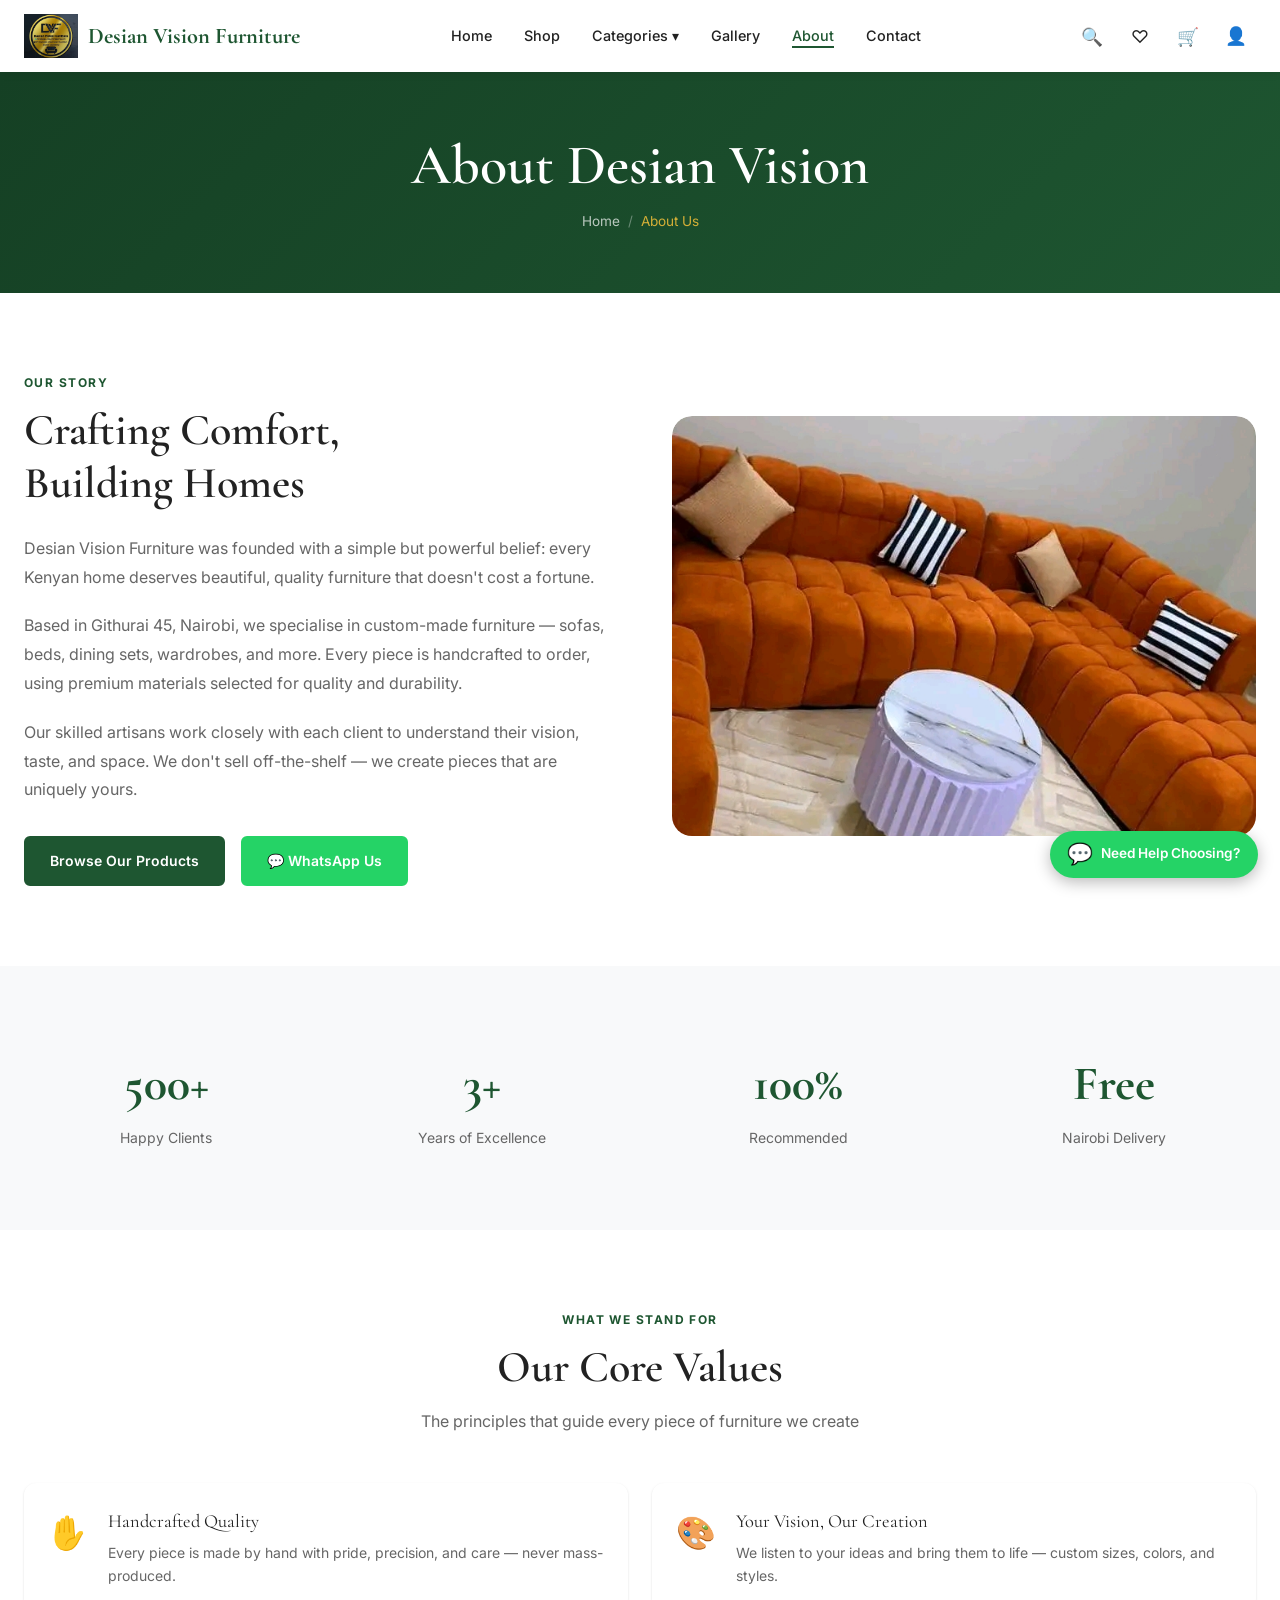
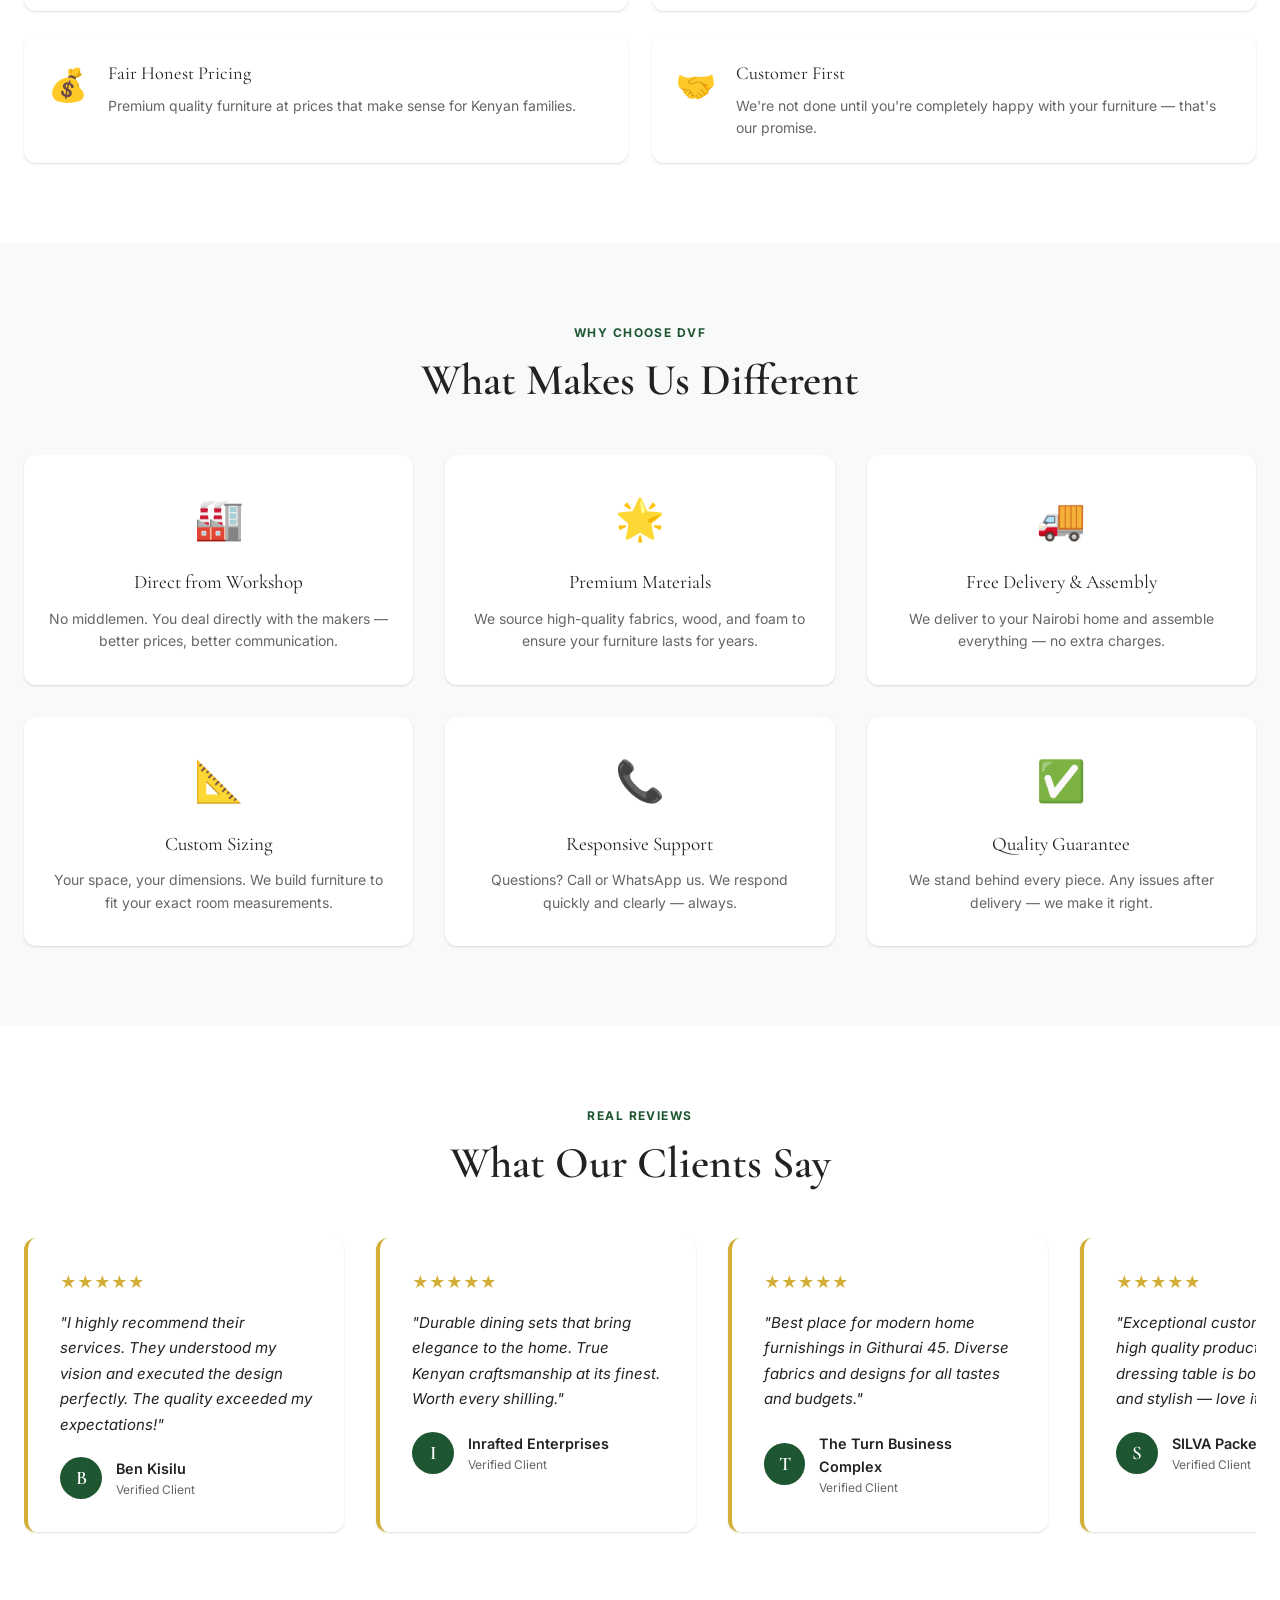
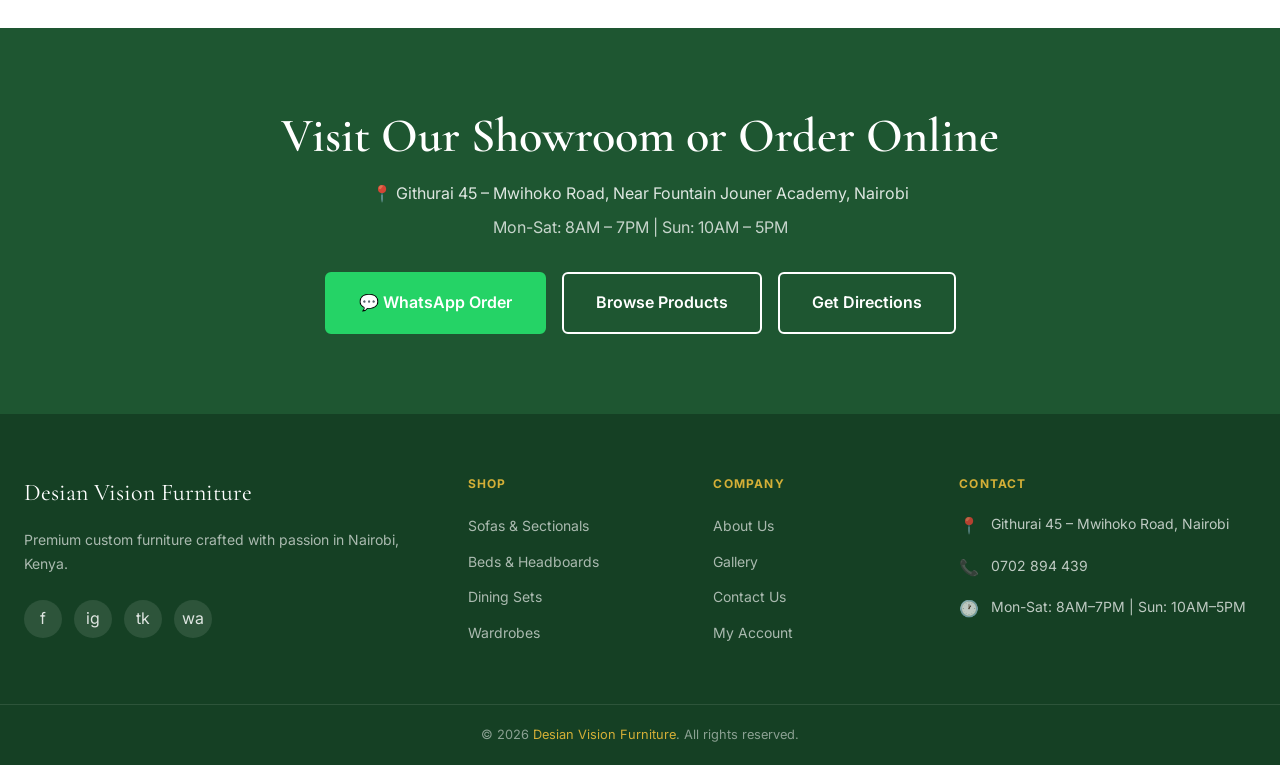
==== about.html @ 0b3657ae "Fix nav brand text and stale CSS cache preventing marquee animation - Header logo text now reads "De" ====
<!DOCTYPE html>
<html lang="en">
<head>
  <meta charset="UTF-8">
  <meta name="viewport" content="width=device-width, initial-scale=1.0">
  <title>About Us – Desian Vision Furniture</title>
  <meta name="description" content="Learn about Desian Vision Furniture — premium custom furniture handcrafted in Nairobi, Kenya.">
  <link rel="stylesheet" href="css/style.css?v=2">
</head>
<body>

<nav id="mainNav">
  <div class="nav-inner wrap">
    <a class="nav-brand" href="index.html"><img src="logo.png" alt="DVF" onerror="this.style.display='none'"> Desian Vision Furniture</a>
    <ul class="nav-links">
      <li><a href="index.html">Home</a></li>
      <li><a href="shop.html">Shop</a></li>
      <li class="has-dropdown"><a href="#">Categories ▾</a>
        <div class="dropdown">
          <a href="shop.html?cat=sofas">🛋️ Sofas & Sectionals</a>
          <a href="shop.html?cat=beds">🛏️ Beds & Headboards</a>
          <a href="shop.html?cat=dining">🍽️ Dining Sets</a>
          <a href="shop.html?cat=storage">🗄️ Wardrobes & Storage</a>
          <a href="shop.html?cat=bedroom">🪞 Bedroom Accessories</a>
        </div>
      </li>
      <li><a href="gallery.html">Gallery</a></li>
      <li><a href="about.html" class="active">About</a></li>
      <li><a href="contact.html">Contact</a></li>
    </ul>
    <div class="nav-actions">
      <button onclick="openSearch()">🔍</button>
      <button onclick="openWishlist()" style="position:relative">♡<span id="wishBadge" class="nav-badge hidden">0</span></button>
      <button onclick="openCart()" style="position:relative">🛒<span id="cartBadge" class="nav-badge hidden">0</span></button>
      <a href="account.html">👤</a>
    </div>
    <button class="ham" id="ham"><span></span><span></span><span></span></button>
  </div>
</nav>

<div class="page-hero">
  <div class="wrap">
    <h1>About Desian Vision</h1>
    <nav class="breadcrumb"><a href="index.html">Home</a><span class="sep">/</span><span class="current">About Us</span></nav>
  </div>
</div>

<!-- Our Story -->
<section class="section">
  <div class="wrap">
    <div class="grid-2" style="align-items:center;gap:4rem">
      <div class="reveal">
        <span class="section-eyebrow" style="text-align:left;display:block">Our Story</span>
        <h2 class="section-title" style="text-align:left;margin-bottom:1.5rem">Crafting Comfort,<br>Building Homes</h2>
        <p style="color:#666;line-height:1.8;margin-bottom:1.25rem">Desian Vision Furniture was founded with a simple but powerful belief: every Kenyan home deserves beautiful, quality furniture that doesn't cost a fortune.</p>
        <p style="color:#666;line-height:1.8;margin-bottom:1.25rem">Based in Githurai 45, Nairobi, we specialise in custom-made furniture — sofas, beds, dining sets, wardrobes, and more. Every piece is handcrafted to order, using premium materials selected for quality and durability.</p>
        <p style="color:#666;line-height:1.8;margin-bottom:2rem">Our skilled artisans work closely with each client to understand their vision, taste, and space. We don't sell off-the-shelf — we create pieces that are uniquely yours.</p>
        <div style="display:flex;gap:1rem;flex-wrap:wrap">
          <a href="shop.html" class="btn btn-primary">Browse Our Products</a>
          <a href="https://wa.me/254702894439?text=Hello%20DVF!%20I%27d%20like%20to%20learn%20more%20about%20your%20furniture." class="btn btn-wa" target="_blank">💬 WhatsApp Us</a>
        </div>
      </div>
      <div class="about-hero-img reveal reveal-delay-1">
        <img src="IMG-20260609-WA0033.jpg" alt="Desian Vision Furniture" onerror="this.src='sofa.jpg'" style="width:100%;height:420px;object-fit:cover;border-radius:20px">
      </div>
    </div>
  </div>
</section>

<!-- Stats -->
<section class="section section-alt">
  <div class="wrap">
    <div class="stats-grid">
      <div class="stat-item reveal"><div class="stat-number">500+</div><div class="stat-label">Happy Clients</div></div>
      <div class="stat-item reveal reveal-delay-1"><div class="stat-number">3+</div><div class="stat-label">Years of Excellence</div></div>
      <div class="stat-item reveal reveal-delay-2"><div class="stat-number">100%</div><div class="stat-label">Recommended</div></div>
      <div class="stat-item reveal reveal-delay-3"><div class="stat-number">Free</div><div class="stat-label">Nairobi Delivery</div></div>
    </div>
  </div>
</section>

<!-- Values -->
<section class="section">
  <div class="wrap">
    <div class="section-header">
      <span class="section-eyebrow">What We Stand For</span>
      <h2 class="section-title">Our Core Values</h2>
      <p class="section-subtitle">The principles that guide every piece of furniture we create</p>
    </div>
    <div class="values-grid">
      <div class="value-card reveal"><div class="value-icon">✋</div><div><div class="value-title">Handcrafted Quality</div><div class="value-desc">Every piece is made by hand with pride, precision, and care — never mass-produced.</div></div></div>
      <div class="value-card reveal reveal-delay-1"><div class="value-icon">🎨</div><div><div class="value-title">Your Vision, Our Creation</div><div class="value-desc">We listen to your ideas and bring them to life — custom sizes, colors, and styles.</div></div></div>
      <div class="value-card reveal reveal-delay-2"><div class="value-icon">💰</div><div><div class="value-title">Fair Honest Pricing</div><div class="value-desc">Premium quality furniture at prices that make sense for Kenyan families.</div></div></div>
      <div class="value-card reveal reveal-delay-3"><div class="value-icon">🤝</div><div><div class="value-title">Customer First</div><div class="value-desc">We're not done until you're completely happy with your furniture — that's our promise.</div></div></div>
    </div>
  </div>
</section>

<!-- Why Choose DVF -->
<section class="section section-alt">
  <div class="wrap">
    <div class="section-header">
      <span class="section-eyebrow">Why Choose DVF</span>
      <h2 class="section-title">What Makes Us Different</h2>
    </div>
    <div class="grid-3">
      <div class="why-card reveal"><div class="why-icon">🏭</div><div class="why-title">Direct from Workshop</div><div class="why-desc">No middlemen. You deal directly with the makers — better prices, better communication.</div></div>
      <div class="why-card reveal reveal-delay-1"><div class="why-icon">🌟</div><div class="why-title">Premium Materials</div><div class="why-desc">We source high-quality fabrics, wood, and foam to ensure your furniture lasts for years.</div></div>
      <div class="why-card reveal reveal-delay-2"><div class="why-icon">🚚</div><div class="why-title">Free Delivery & Assembly</div><div class="why-desc">We deliver to your Nairobi home and assemble everything — no extra charges.</div></div>
      <div class="why-card reveal reveal-delay-3"><div class="why-icon">📐</div><div class="why-title">Custom Sizing</div><div class="why-desc">Your space, your dimensions. We build furniture to fit your exact room measurements.</div></div>
      <div class="why-card reveal reveal-delay-4"><div class="why-icon">📞</div><div class="why-title">Responsive Support</div><div class="why-desc">Questions? Call or WhatsApp us. We respond quickly and clearly — always.</div></div>
      <div class="why-card reveal"><div class="why-icon">✅</div><div class="why-title">Quality Guarantee</div><div class="why-desc">We stand behind every piece. Any issues after delivery — we make it right.</div></div>
    </div>
  </div>
</section>

<!-- Testimonials -->
<section class="section">
  <div class="wrap">
    <div class="section-header">
      <span class="section-eyebrow">Real Reviews</span>
      <h2 class="section-title">What Our Clients Say</h2>
    </div>
    <div class="testi-scroll">
      <div class="testi-card"><div class="testi-stars">★★★★★</div><p class="testi-text">"I highly recommend their services. They understood my vision and executed the design perfectly. The quality exceeded my expectations!"</p><div class="testi-author"><div class="testi-avatar">B</div><div><div class="testi-name">Ben Kisilu</div><div class="testi-src">Verified Client</div></div></div></div>
      <div class="testi-card"><div class="testi-stars">★★★★★</div><p class="testi-text">"Durable dining sets that bring elegance to the home. True Kenyan craftsmanship at its finest. Worth every shilling."</p><div class="testi-author"><div class="testi-avatar">I</div><div><div class="testi-name">Inrafted Enterprises</div><div class="testi-src">Verified Client</div></div></div></div>
      <div class="testi-card"><div class="testi-stars">★★★★★</div><p class="testi-text">"Best place for modern home furnishings in Githurai 45. Diverse fabrics and designs for all tastes and budgets."</p><div class="testi-author"><div class="testi-avatar">T</div><div><div class="testi-name">The Turn Business Complex</div><div class="testi-src">Verified Client</div></div></div></div>
      <div class="testi-card"><div class="testi-stars">★★★★★</div><p class="testi-text">"Exceptional customer care and high quality products. The dressing table is both functional and stylish — love it!"</p><div class="testi-author"><div class="testi-avatar">S</div><div><div class="testi-name">SILVA Packers and Movers</div><div class="testi-src">Verified Client</div></div></div></div>
    </div>
  </div>
</section>

<!-- CTA -->
<section style="background:#1E5631;padding:80px 0;text-align:center">
  <div class="wrap">
    <h2 style="font-family:'Cormorant Garamond',serif;color:white;font-size:clamp(1.75rem,4vw,3rem);margin-bottom:1rem">Visit Our Showroom or Order Online</h2>
    <p style="color:rgba(255,255,255,0.85);margin-bottom:0.5rem">📍 Githurai 45 – Mwihoko Road, Near Fountain Jouner Academy, Nairobi</p>
    <p style="color:rgba(255,255,255,0.75);margin-bottom:2rem">Mon-Sat: 8AM – 7PM | Sun: 10AM – 5PM</p>
    <div style="display:flex;gap:1rem;justify-content:center;flex-wrap:wrap">
      <a href="https://wa.me/254702894439" class="btn btn-wa btn-lg" target="_blank">💬 WhatsApp Order</a>
      <a href="shop.html" class="btn btn-outline-white btn-lg">Browse Products</a>
      <a href="contact.html" class="btn btn-outline-white btn-lg">Get Directions</a>
    </div>
  </div>
</section>

<footer class="footer">
  <div class="wrap">
    <div class="footer-grid">
      <div>
        <div class="footer-brand-name">Desian Vision Furniture</div>
        <p class="footer-desc">Premium custom furniture crafted with passion in Nairobi, Kenya.</p>
        <div class="footer-social">
          <a href="https://www.facebook.com/profile.php?id=61550647002330" target="_blank">f</a>
          <a href="https://www.instagram.com/desian_visionfurnitures" target="_blank">ig</a>
          <a href="https://www.tiktok.com/@desianvis0702894439davis" target="_blank">tk</a>
          <a href="https://wa.me/254702894439" target="_blank">wa</a>
        </div>
      </div>
      <div><div class="footer-heading">Shop</div><ul class="footer-links"><li><a href="shop.html?cat=sofas">Sofas & Sectionals</a></li><li><a href="shop.html?cat=beds">Beds & Headboards</a></li><li><a href="shop.html?cat=dining">Dining Sets</a></li><li><a href="shop.html?cat=storage">Wardrobes</a></li></ul></div>
      <div><div class="footer-heading">Company</div><ul class="footer-links"><li><a href="about.html">About Us</a></li><li><a href="gallery.html">Gallery</a></li><li><a href="contact.html">Contact Us</a></li><li><a href="account.html">My Account</a></li></ul></div>
      <div><div class="footer-heading">Contact</div>
        <div class="footer-contact-item"><span>📍</span><span>Githurai 45 – Mwihoko Road, Nairobi</span></div>
        <div class="footer-contact-item"><span>📞</span><span>0702 894 439</span></div>
        <div class="footer-contact-item"><span>🕐</span><span>Mon-Sat: 8AM–7PM | Sun: 10AM–5PM</span></div>
      </div>
    </div>
  </div>
  <div class="footer-bottom"><div class="wrap">© 2026 <span>Desian Vision Furniture</span>. All rights reserved.</div></div>
</footer>

<div class="cart-overlay" id="cartOverlay"></div>
<div class="cart-sidebar" id="cartSidebar">
  <div class="cart-hd"><h3>Shopping Cart</h3><button class="sidebar-close" id="cartCloseBtn">×</button></div>
  <div class="cart-items" id="cartItems"></div>
  <div class="cart-ft">
    <div class="cart-total-row"><span>Total</span><span class="amount" id="cartTotal">KSh 0</span></div>
    <a href="cart.html" class="btn btn-outline" style="width:100%;margin-bottom:0.75rem;justify-content:center;display:flex">View Cart</a>
    <button class="btn btn-primary" style="width:100%" onclick="cartCheckout()">Order via WhatsApp 💬</button>
  </div>
</div>
<div class="wish-overlay" id="wishOverlay"></div>
<div class="wish-sidebar" id="wishSidebar">
  <div class="wish-hd"><h3>My Wishlist</h3><button class="sidebar-close" id="wishCloseBtn">×</button></div>
  <div class="wish-items" id="wishItems"></div>
</div>
<div class="search-overlay" id="searchOverlay">
  <div class="search-box">
    <div class="search-input-wrap"><span>🔍</span><input type="text" id="searchInput" placeholder="Search furniture..." class="search-input" autocomplete="off"><button id="searchClose" class="search-close-btn">×</button></div>
    <div class="search-results" id="searchResults"></div>
  </div>
</div>
<div class="mob-overlay" id="mobOverlay"></div>
<div class="mob-drawer" id="mobDrawer">
  <div class="mob-drawer-header"><span style="font-family:'Cormorant Garamond',serif;font-weight:700;color:#1E5631;font-size:1.2rem">Desian Vision Furniture</span><button class="mob-drawer-close" id="drawerClose">×</button></div>
  <nav class="mob-nav-links"><a href="index.html">Home</a><a href="shop.html">Shop All</a><a href="gallery.html">Gallery</a><a href="about.html">About</a><a href="contact.html">Contact</a><a href="https://wa.me/254702894439" style="color:#25D366">💬 WhatsApp</a></nav>
</div>

<script src="js/data.js"></script>
<script src="js/app.js"></script>
</body>
</html>
---- css/style.css ----
/* =====================================================
   Desian Vision Furniture (DVF) — Main Stylesheet
   Premium Furniture E-Commerce | Nairobi, Kenya
   ===================================================== */

/* 1. Google Fonts @import */
@import url('https://fonts.googleapis.com/css2?family=Cormorant+Garamond:wght@300;400;500;600;700&family=Inter:wght@400;500;600;700&display=swap');

/* =====================================================
   2. CSS Reset + :root variables
   ===================================================== */
*, *::before, *::after { box-sizing: border-box; margin: 0; padding: 0; }

:root {
  --green: #1E5631;
  --green-dark: #154024;
  --green-light: #2d7a47;
  --gold: #D4AF37;
  --gold-dark: #b8960f;
  --white: #FFFFFF;
  --dark: #222222;
  --gray: #666666;
  --light-gray: #999999;
  --offwhite: #F8F9FA;
  --border: #E5E7EB;
  --font-heading: 'Cormorant Garamond', Georgia, serif;
  --font-body: 'Inter', sans-serif;
  --shadow-sm: 0 1px 3px rgba(0,0,0,0.08), 0 1px 2px rgba(0,0,0,0.06);
  --shadow-md: 0 4px 6px rgba(0,0,0,0.07), 0 2px 4px rgba(0,0,0,0.06);
  --shadow-lg: 0 10px 25px rgba(0,0,0,0.1), 0 4px 10px rgba(0,0,0,0.08);
  --shadow-xl: 0 20px 40px rgba(0,0,0,0.15);
  --radius-sm: 6px;
  --radius-md: 12px;
  --radius-lg: 20px;
  --transition: 0.3s ease;
  --transition-fast: 0.2s ease;
}

/* =====================================================
   3. Base Styles
   ===================================================== */
html { scroll-behavior: smooth; }
body { font-family: var(--font-body); color: var(--dark); background: var(--white); line-height: 1.6; }
img { max-width: 100%; height: auto; }
a { text-decoration: none; color: inherit; }
ul { list-style: none; }
button { cursor: pointer; border: none; background: none; font-family: var(--font-body); }

/* =====================================================
   4. Typography
   ===================================================== */
h1, h2, h3, h4, h5, h6 { font-family: var(--font-heading); font-weight: 600; line-height: 1.2; color: var(--dark); }
h1 { font-size: clamp(2rem, 5vw, 4rem); }
h2 { font-size: clamp(1.75rem, 4vw, 3rem); }
h3 { font-size: clamp(1.25rem, 3vw, 1.75rem); }
h4 { font-size: 1.25rem; }

/* =====================================================
   5. Utilities
   ===================================================== */
.wrap { max-width: 1400px; margin: 0 auto; padding: 0 24px; }
.grid-2 { display: grid; grid-template-columns: repeat(2, 1fr); gap: 2rem; }
.grid-3 { display: grid; grid-template-columns: repeat(3, 1fr); gap: 2rem; }
.grid-4 { display: grid; grid-template-columns: repeat(4, 1fr); gap: 2rem; }
.text-center { text-align: center; }
.flex { display: flex; }
.flex-center { display: flex; align-items: center; justify-content: center; }
.gap-1 { gap: 0.5rem; }
.gap-2 { gap: 1rem; }
.gap-3 { gap: 1.5rem; }

/* =====================================================
   6. Navigation
   ===================================================== */
#mainNav {
  position: sticky;
  top: 0;
  z-index: 1000;
  background: white;
  box-shadow: 0 2px 8px rgba(0,0,0,0.08);
  transition: var(--transition);
}

.nav-inner {
  display: flex;
  align-items: center;
  justify-content: space-between;
  height: 72px;
}

.nav-brand {
  display: flex;
  align-items: center;
  gap: 10px;
  font-family: var(--font-heading);
  font-size: 1.4rem;
  font-weight: 700;
  color: var(--green);
}

.nav-brand img {
  height: 44px;
  width: auto;
  object-fit: contain;
}

.nav-links {
  display: flex;
  align-items: center;
  gap: 2rem;
}

.nav-links a {
  font-size: 0.9rem;
  font-weight: 500;
  color: var(--dark);
  position: relative;
  padding-bottom: 4px;
}

.nav-links a::after {
  content: '';
  position: absolute;
  bottom: 0;
  left: 0;
  width: 0;
  height: 2px;
  background: var(--green);
  transition: var(--transition);
}

.nav-links a:hover::after,
.nav-links a.active::after { width: 100%; }

.nav-links a:hover,
.nav-links a.active { color: var(--green); }

.has-dropdown { position: relative; }

.dropdown {
  position: absolute;
  top: calc(100% + 8px);
  left: 0;
  min-width: 220px;
  background: white;
  border-radius: var(--radius-md);
  box-shadow: var(--shadow-lg);
  padding: 0.5rem 0;
  opacity: 0;
  visibility: hidden;
  transform: translateY(-8px);
  transition: var(--transition);
  z-index: 100;
}

.has-dropdown:hover .dropdown {
  opacity: 1;
  visibility: visible;
  transform: translateY(0);
}

.dropdown a {
  display: block;
  padding: 0.625rem 1.25rem;
  font-size: 0.875rem;
  color: var(--dark);
  transition: var(--transition-fast);
}

.dropdown a:hover {
  background: var(--offwhite);
  color: var(--green);
}

.nav-actions {
  display: flex;
  align-items: center;
  gap: 0.5rem;
}

.nav-actions button,
.nav-actions a {
  display: flex;
  align-items: center;
  justify-content: center;
  width: 40px;
  height: 40px;
  border-radius: 50%;
  color: var(--dark);
  font-size: 1.1rem;
  transition: var(--transition-fast);
  position: relative;
}

.nav-actions button:hover,
.nav-actions a:hover {
  background: var(--offwhite);
  color: var(--green);
}

.nav-badge {
  position: absolute;
  top: 2px;
  right: 2px;
  min-width: 18px;
  height: 18px;
  background: var(--green);
  color: white;
  border-radius: 50%;
  font-size: 0.65rem;
  font-weight: 700;
  display: flex;
  align-items: center;
  justify-content: center;
  padding: 0 2px;
}

.nav-badge.hidden { display: none; }

.ham {
  display: none;
  flex-direction: column;
  gap: 5px;
  padding: 6px;
}

.ham span {
  display: block;
  width: 22px;
  height: 2px;
  background: var(--dark);
  border-radius: 2px;
  transition: var(--transition);
}

.mob-drawer {
  position: fixed;
  left: 0;
  top: 0;
  width: 300px;
  height: 100%;
  background: white;
  z-index: 1002;
  transform: translateX(-100%);
  transition: var(--transition);
  overflow-y: auto;
}

.mob-drawer.open { transform: translateX(0); }

.mob-drawer-header {
  display: flex;
  align-items: center;
  justify-content: space-between;
  padding: 1.25rem 1.5rem;
  border-bottom: 1px solid var(--border);
}

.mob-drawer-close {
  font-size: 1.5rem;
  color: var(--gray);
}

.mob-nav-links { padding: 1rem 0; }

.mob-nav-links a {
  display: block;
  padding: 0.875rem 1.5rem;
  font-size: 1rem;
  font-weight: 500;
  color: var(--dark);
  border-bottom: 1px solid var(--border);
}

.mob-nav-links a:hover {
  color: var(--green);
  background: var(--offwhite);
}

.mob-overlay {
  position: fixed;
  inset: 0;
  background: rgba(0,0,0,0.5);
  z-index: 1001;
  opacity: 0;
  visibility: hidden;
  transition: var(--transition);
}

.mob-overlay.show {
  opacity: 1;
  visibility: visible;
}

/* =====================================================
   7. Footer
   ===================================================== */
.footer {
  background: var(--green-dark);
  color: rgba(255,255,255,0.85);
  padding: 60px 0 0;
}

.footer-grid {
  display: grid;
  grid-template-columns: 2fr 1fr 1fr 1.5fr;
  gap: 3rem;
  margin-bottom: 3rem;
}

.footer-brand-name {
  font-family: var(--font-heading);
  font-size: 1.5rem;
  color: white;
  margin-bottom: 1rem;
}

.footer-desc {
  font-size: 0.875rem;
  line-height: 1.7;
  opacity: 0.75;
  margin-bottom: 1.5rem;
}

.footer-social { display: flex; gap: 0.75rem; }

.footer-social a {
  width: 38px;
  height: 38px;
  border-radius: 50%;
  background: rgba(255,255,255,0.1);
  display: flex;
  align-items: center;
  justify-content: center;
  font-size: 1rem;
  transition: var(--transition-fast);
}

.footer-social a:hover {
  background: var(--gold);
  color: var(--dark);
}

.footer-heading {
  font-family: var(--font-body);
  font-size: 0.75rem;
  font-weight: 700;
  text-transform: uppercase;
  letter-spacing: 0.1em;
  color: var(--gold);
  margin-bottom: 1.25rem;
}

.footer-links li { margin-bottom: 0.625rem; }

.footer-links a {
  font-size: 0.875rem;
  opacity: 0.75;
  transition: var(--transition-fast);
}

.footer-links a:hover {
  opacity: 1;
  color: var(--gold);
}

.footer-contact-item {
  display: flex;
  gap: 0.75rem;
  margin-bottom: 1rem;
  font-size: 0.875rem;
  opacity: 0.85;
}

.footer-contact-item span:first-child {
  flex-shrink: 0;
  font-size: 1rem;
}

.footer-bottom {
  border-top: 1px solid rgba(255,255,255,0.1);
  padding: 1.25rem 0;
  text-align: center;
  font-size: 0.8rem;
  color: rgba(255,255,255,0.5);
}

.footer-bottom span { color: var(--gold); }

/* =====================================================
   8. Buttons
   ===================================================== */
.btn {
  display: inline-flex;
  align-items: center;
  justify-content: center;
  gap: 0.5rem;
  padding: 0.75rem 1.5rem;
  border-radius: var(--radius-sm);
  font-family: var(--font-body);
  font-weight: 600;
  font-size: 0.875rem;
  cursor: pointer;
  transition: var(--transition);
  border: 2px solid transparent;
  white-space: nowrap;
}

.btn-primary { background: var(--green); color: white; border-color: var(--green); }
.btn-primary:hover {
  background: var(--green-dark);
  border-color: var(--green-dark);
  transform: translateY(-1px);
  box-shadow: 0 4px 12px rgba(30,86,49,0.3);
}

.btn-gold { background: var(--gold); color: var(--dark); border-color: var(--gold); }
.btn-gold:hover { background: var(--gold-dark); border-color: var(--gold-dark); }

.btn-outline { background: transparent; color: var(--green); border-color: var(--green); }
.btn-outline:hover { background: var(--green); color: white; }

.btn-outline-white { background: transparent; color: white; border-color: white; }
.btn-outline-white:hover { background: white; color: var(--green); }

.btn-sm { padding: 0.5rem 1rem; font-size: 0.8rem; }
.btn-lg { padding: 1rem 2rem; font-size: 1rem; }

.btn-wa { background: #25D366; color: white; border-color: #25D366; }
.btn-wa:hover { background: #128C7E; border-color: #128C7E; }

.btn-icon { width: 40px; height: 40px; padding: 0; border-radius: 50%; }

/* =====================================================
   9. Badges
   ===================================================== */
.prod-badge {
  position: absolute;
  top: 12px;
  left: 12px;
  padding: 4px 10px;
  border-radius: 4px;
  font-size: 0.7rem;
  font-weight: 700;
  text-transform: uppercase;
  letter-spacing: 0.05em;
  z-index: 2;
}

.badge-new      { background: var(--green); color: white; }
.badge-hot      { background: #e53935; color: white; }
.badge-popular  { background: var(--gold); color: var(--dark); }
.badge-sale     { background: #f57c00; color: white; }
.badge-custom   { background: #7B1FA2; color: white; }
.badge-special  { background: linear-gradient(90deg, #D4AF37, #f0c840); color: white; }
.badge-best     { background: #7C3AED; color: white; }
.badge-limited  { background: #DC2626; color: white; }
.badge-made     { background: #0369A1; color: white; }
.badge-flash    { background: #EA580C; color: white; }
.badge-weekend  { background: #059669; color: white; }
.badge-offer    { background: #D4AF37; color: white; }
.badge-seller   { background: #7C3AED; color: white; }

/* =====================================================
   10. Product Card
   ===================================================== */
.prod-card {
  background: white;
  border-radius: var(--radius-md);
  overflow: hidden;
  box-shadow: var(--shadow-sm);
  transition: var(--transition);
}

.prod-card:hover {
  box-shadow: var(--shadow-lg);
  transform: translateY(-4px);
}

.prod-img-wrap {
  position: relative;
  overflow: hidden;
  aspect-ratio: 4/3;
  background: var(--offwhite);
}

.prod-img-wrap img {
  width: 100%;
  height: 100%;
  object-fit: cover;
  transition: transform 0.4s ease;
}

.prod-card:hover .prod-img-wrap img { transform: scale(1.07); }

.prod-wish {
  position: absolute;
  top: 12px;
  right: 12px;
  width: 36px;
  height: 36px;
  border-radius: 50%;
  background: white;
  box-shadow: var(--shadow-md);
  display: flex;
  align-items: center;
  justify-content: center;
  font-size: 1rem;
  color: var(--gray);
  transition: var(--transition-fast);
  z-index: 2;
  cursor: pointer;
}

.prod-wish:hover,
.prod-wish.active { color: #e53935; }

.prod-body { padding: 1rem; }

.prod-name {
  font-family: var(--font-heading);
  font-size: 1.15rem;
  font-weight: 600;
  margin-bottom: 0.4rem;
  color: var(--dark);
}

.prod-meta {
  display: flex;
  align-items: center;
  gap: 0.5rem;
  margin-bottom: 0.625rem;
}

.prod-stars { color: var(--gold); font-size: 0.85rem; }
.prod-reviews { font-size: 0.75rem; color: var(--gray); }

.prod-pricing {
  display: flex;
  align-items: center;
  gap: 0.75rem;
  margin-bottom: 0.875rem;
}

.prod-price { font-size: 1.1rem; font-weight: 700; color: var(--green); }
.prod-old-price { font-size: 0.875rem; color: var(--light-gray); text-decoration: line-through; }
.prod-price-custom { font-size: 0.875rem; color: var(--gray); font-style: italic; }

.prod-actions { display: flex; gap: 0.5rem; }
.prod-actions .btn { flex: 1; padding: 0.625rem; font-size: 0.8rem; }
.prod-actions .btn-icon { flex: 0; }

/* =====================================================
   11. Sections
   ===================================================== */
.section { padding: 80px 0; }
.section-alt { background: var(--offwhite); }

.section-header {
  text-align: center;
  max-width: 640px;
  margin: 0 auto 3rem;
}

.section-eyebrow {
  display: block;
  font-size: 0.75rem;
  font-weight: 700;
  letter-spacing: 0.12em;
  text-transform: uppercase;
  color: var(--green);
  margin-bottom: 0.75rem;
}

.section-title {
  font-family: var(--font-heading);
  font-size: clamp(1.75rem, 4vw, 2.75rem);
  color: var(--dark);
  margin-bottom: 0.875rem;
}

.section-subtitle {
  color: var(--gray);
  font-size: 1rem;
  line-height: 1.7;
}

/* =====================================================
   12. Hero
   ===================================================== */
.hero {
  position: relative;
  height: 100vh;
  min-height: 600px;
  overflow: hidden;
}

.hero-slides {
  position: relative;
  width: 100%;
  height: 100%;
}

.hero-slide {
  position: absolute;
  inset: 0;
  background-size: cover;
  background-position: center;
  opacity: 0;
  transition: opacity 0.8s ease;
}

.hero-slide.active { opacity: 1; z-index: 1; }

.hero-overlay {
  position: absolute;
  inset: 0;
  background: linear-gradient(135deg, rgba(0,0,0,0.65) 0%, rgba(0,0,0,0.2) 70%, transparent 100%);
  z-index: 2;
}

.hero-content {
  position: absolute;
  inset: 0;
  z-index: 3;
  display: flex;
  flex-direction: column;
  justify-content: center;
  padding: 0 5% 10%;
}

.hero-eyebrow {
  font-size: 0.8rem;
  font-weight: 700;
  letter-spacing: 0.15em;
  text-transform: uppercase;
  color: var(--gold);
  margin-bottom: 1rem;
}

.hero-title {
  font-family: var(--font-heading);
  font-size: clamp(2.5rem, 6vw, 5rem);
  color: white;
  line-height: 1.1;
  margin-bottom: 1.25rem;
  max-width: 700px;
}

.hero-sub {
  font-size: 1.1rem;
  color: rgba(255,255,255,0.85);
  margin-bottom: 2rem;
  max-width: 480px;
  line-height: 1.6;
}

.hero-btns { display: flex; gap: 1rem; flex-wrap: wrap; }

.hero-arrows {
  position: absolute;
  top: 50%;
  transform: translateY(-50%);
  width: 100%;
  display: flex;
  justify-content: space-between;
  padding: 0 1.5rem;
  z-index: 4;
  pointer-events: none;
}

.hero-prev,
.hero-next {
  width: 48px;
  height: 48px;
  border-radius: 50%;
  background: rgba(255,255,255,0.2);
  color: white;
  font-size: 1.2rem;
  display: flex;
  align-items: center;
  justify-content: center;
  pointer-events: all;
  transition: var(--transition-fast);
  backdrop-filter: blur(4px);
  border: 1px solid rgba(255,255,255,0.3);
  cursor: pointer;
}

.hero-prev:hover,
.hero-next:hover { background: rgba(255,255,255,0.35); }

.hero-dots {
  position: absolute;
  bottom: 2rem;
  left: 50%;
  transform: translateX(-50%);
  display: flex;
  gap: 0.5rem;
  z-index: 4;
}

.hero-dot {
  width: 8px;
  height: 8px;
  border-radius: 50%;
  background: rgba(255,255,255,0.4);
  cursor: pointer;
  transition: var(--transition-fast);
}

.hero-dot.active {
  background: white;
  width: 24px;
  border-radius: 4px;
}

/* =====================================================
   13. Trust Bar
   ===================================================== */
.trust-bar {
  background: var(--green);
  color: white;
  padding: 14px 0;
}

.trust-bar-inner {
  display: flex;
  align-items: center;
  justify-content: center;
  gap: 0;
  flex-wrap: wrap;
}

.trust-item {
  display: flex;
  align-items: center;
  gap: 0.5rem;
  font-size: 0.82rem;
  font-weight: 500;
  padding: 0.25rem 1.5rem;
  border-right: 1px solid rgba(255,255,255,0.25);
}

.trust-item:last-child { border-right: none; }
.trust-item .ti { font-size: 1.1rem; }

/* =====================================================
   14. Category Cards
   ===================================================== */
.cat-card {
  position: relative;
  border-radius: var(--radius-md);
  overflow: hidden;
  cursor: pointer;
}

.cat-img-wrap { aspect-ratio: 1; overflow: hidden; }

.cat-img {
  width: 100%;
  height: 100%;
  object-fit: cover;
  transition: transform 0.4s ease;
}

.cat-card:hover .cat-img { transform: scale(1.08); }

.cat-overlay {
  position: absolute;
  inset: 0;
  background: linear-gradient(to top, rgba(0,0,0,0.7) 0%, transparent 60%);
}

.cat-info {
  position: absolute;
  bottom: 0;
  left: 0;
  right: 0;
  padding: 1.25rem;
}

.cat-icon { font-size: 1.5rem; margin-bottom: 0.25rem; }
.cat-name { font-family: var(--font-heading); font-size: 1.2rem; color: white; font-weight: 600; }
.cat-count { font-size: 0.75rem; color: var(--gold); }

/* =====================================================
   15. Best Sellers
   ===================================================== */
.bestseller-feature {
  display: grid;
  grid-template-columns: 1fr 1fr;
  gap: 2rem;
  align-items: center;
  background: white;
  border-radius: var(--radius-lg);
  overflow: hidden;
  box-shadow: var(--shadow-md);
  margin-bottom: 2rem;
}

.bestseller-img { height: 400px; object-fit: cover; width: 100%; }

.bestseller-body { padding: 2.5rem; }

.bestseller-tag {
  display: inline-block;
  background: var(--gold);
  color: var(--dark);
  font-size: 0.7rem;
  font-weight: 700;
  text-transform: uppercase;
  letter-spacing: 0.1em;
  padding: 4px 10px;
  border-radius: 4px;
  margin-bottom: 1rem;
}

.bestseller-name { font-family: var(--font-heading); font-size: 2rem; margin-bottom: 0.875rem; }
.bestseller-price { font-size: 1.5rem; font-weight: 700; color: var(--green); margin-bottom: 1.5rem; }

.bestseller-mini-grid { display: grid; grid-template-columns: repeat(3, 1fr); gap: 1rem; }

.bs-mini-card {
  background: white;
  border-radius: var(--radius-md);
  overflow: hidden;
  box-shadow: var(--shadow-sm);
  transition: var(--transition);
}

.bs-mini-card:hover {
  box-shadow: var(--shadow-md);
  transform: translateY(-3px);
}

.bs-mini-img { aspect-ratio: 4/3; object-fit: cover; width: 100%; }
.bs-mini-body { padding: 0.875rem; }
.bs-mini-name { font-family: var(--font-heading); font-size: 1rem; margin-bottom: 0.25rem; }
.bs-mini-price { font-size: 0.875rem; color: var(--green); font-weight: 700; }

/* =====================================================
   16. Why Choose Us
   ===================================================== */
.why-card {
  text-align: center;
  padding: 2rem 1.5rem;
  border-radius: var(--radius-md);
  background: white;
  box-shadow: var(--shadow-sm);
  transition: var(--transition);
}

.why-card:hover {
  box-shadow: var(--shadow-md);
  transform: translateY(-4px);
}

.why-icon { font-size: 2.5rem; margin-bottom: 1rem; }
.why-title { font-family: var(--font-heading); font-size: 1.2rem; margin-bottom: 0.625rem; }
.why-desc { font-size: 0.875rem; color: var(--gray); line-height: 1.6; }

/* =====================================================
   17. Gallery
   ===================================================== */
.gallery-grid { columns: 3; column-gap: 12px; }

.gallery-item {
  break-inside: avoid;
  margin-bottom: 12px;
  cursor: pointer;
  border-radius: 8px;
  overflow: hidden;
  display: block;
}

.gallery-item img {
  width: 100%;
  display: block;
  transition: transform 0.4s ease, brightness 0.3s ease;
}

.gallery-item:hover img {
  transform: scale(1.03);
  filter: brightness(1.05);
}

/* =====================================================
   18. Testimonials
   ===================================================== */
.testi-card {
  background: white;
  border-radius: var(--radius-md);
  padding: 2rem;
  box-shadow: var(--shadow-sm);
  border-left: 4px solid var(--gold);
  transition: var(--transition);
}

.testi-card:hover { box-shadow: var(--shadow-md); }

.testi-stars { color: var(--gold); margin-bottom: 0.875rem; }

.testi-text {
  font-size: 0.9375rem;
  color: var(--dark);
  line-height: 1.7;
  margin-bottom: 1.25rem;
  font-style: italic;
}

.testi-author { display: flex; align-items: center; gap: 0.875rem; }

.testi-avatar {
  width: 42px;
  height: 42px;
  border-radius: 50%;
  background: var(--green);
  color: white;
  display: flex;
  align-items: center;
  justify-content: center;
  font-family: var(--font-heading);
  font-size: 1.2rem;
  font-weight: 600;
}

.testi-name { font-weight: 600; font-size: 0.9rem; }
.testi-src { font-size: 0.75rem; color: var(--gray); }

/* =====================================================
   19. Delivery Info
   ===================================================== */
.delivery-card {
  text-align: center;
  padding: 2rem;
  background: white;
  border-radius: var(--radius-md);
  box-shadow: var(--shadow-sm);
}

.delivery-icon { font-size: 2.5rem; margin-bottom: 1rem; }
.delivery-title { font-family: var(--font-heading); font-size: 1.3rem; margin-bottom: 0.5rem; }
.delivery-desc { font-size: 0.875rem; color: var(--gray); }

/* =====================================================
   20. WhatsApp CTA
   ===================================================== */
.wa-cta {
  background: var(--green);
  padding: 80px 0;
  text-align: center;
}

.wa-cta h2 {
  font-family: var(--font-heading);
  font-size: clamp(1.75rem, 4vw, 3rem);
  color: white;
  margin-bottom: 1rem;
}

.wa-cta p {
  color: rgba(255,255,255,0.8);
  margin-bottom: 2rem;
  font-size: 1rem;
  max-width: 500px;
  margin-left: auto;
  margin-right: auto;
}

.wa-cta .wa-number {
  display: block;
  font-size: 1.5rem;
  font-weight: 700;
  color: var(--gold);
  margin-bottom: 2rem;
}

/* =====================================================
   21. Page Hero
   ===================================================== */
.page-hero {
  background: linear-gradient(135deg, var(--green-dark) 0%, var(--green) 100%);
  padding: 60px 0;
  text-align: center;
  color: white;
}

.page-hero h1 {
  font-family: var(--font-heading);
  font-size: clamp(2rem, 5vw, 3.5rem);
  color: white;
  margin-bottom: 0.75rem;
}

.breadcrumb {
  display: flex;
  align-items: center;
  justify-content: center;
  gap: 0.5rem;
  font-size: 0.85rem;
  color: rgba(255,255,255,0.7);
}

.breadcrumb a { color: rgba(255,255,255,0.7); }
.breadcrumb a:hover { color: var(--gold); }
.breadcrumb .sep { opacity: 0.5; }
.breadcrumb .current { color: var(--gold); }

/* =====================================================
   22. Cart Sidebar
   ===================================================== */
.cart-overlay,
.wish-overlay {
  position: fixed;
  inset: 0;
  background: rgba(0,0,0,0.5);
  z-index: 1000;
  opacity: 0;
  visibility: hidden;
  transition: var(--transition);
}

.cart-overlay.show,
.wish-overlay.show { opacity: 1; visibility: visible; }

.cart-sidebar,
.wish-sidebar {
  position: fixed;
  right: 0;
  top: 0;
  width: 420px;
  max-width: 100vw;
  height: 100%;
  background: white;
  z-index: 1001;
  transform: translateX(100%);
  transition: var(--transition);
  display: flex;
  flex-direction: column;
}

.cart-sidebar.open,
.wish-sidebar.open { transform: translateX(0); }

.cart-hd,
.wish-hd {
  display: flex;
  align-items: center;
  justify-content: space-between;
  padding: 1.25rem 1.5rem;
  background: var(--green);
  color: white;
}

.cart-hd h3,
.wish-hd h3 { font-family: var(--font-heading); font-size: 1.3rem; }

.sidebar-close {
  color: white;
  font-size: 1.5rem;
  opacity: 0.8;
  transition: var(--transition-fast);
}

.sidebar-close:hover { opacity: 1; }

.cart-items,
.wish-items { flex: 1; overflow-y: auto; padding: 1rem 1.5rem; }

.cart-item {
  display: flex;
  gap: 1rem;
  padding: 1rem 0;
  border-bottom: 1px solid var(--border);
}

.cart-item-img {
  width: 72px;
  height: 72px;
  object-fit: cover;
  border-radius: 8px;
  flex-shrink: 0;
}

.cart-item-info { flex: 1; }
.cart-item-name { font-weight: 600; font-size: 0.9rem; margin-bottom: 0.25rem; }
.cart-item-price { color: var(--green); font-weight: 700; font-size: 0.875rem; }

.cart-qty {
  display: flex;
  align-items: center;
  gap: 0.5rem;
  margin-top: 0.5rem;
}

.cart-qty button {
  width: 26px;
  height: 26px;
  border-radius: 50%;
  border: 1px solid var(--border);
  font-size: 0.9rem;
  display: flex;
  align-items: center;
  justify-content: center;
  transition: var(--transition-fast);
}

.cart-qty button:hover {
  background: var(--green);
  color: white;
  border-color: var(--green);
}

.cart-qty span {
  font-size: 0.9rem;
  font-weight: 600;
  min-width: 24px;
  text-align: center;
}

.cart-remove {
  color: var(--gray);
  font-size: 1.2rem;
  transition: var(--transition-fast);
}

.cart-remove:hover { color: #e53935; }

.cart-ft {
  padding: 1.25rem 1.5rem;
  border-top: 1px solid var(--border);
  background: white;
}

.cart-total-row {
  display: flex;
  justify-content: space-between;
  margin-bottom: 1rem;
  font-weight: 600;
  font-size: 1rem;
}

.cart-total-row .amount { color: var(--green); font-size: 1.2rem; }

.cart-empty {
  text-align: center;
  padding: 3rem 1rem;
  color: var(--gray);
}

.cart-empty-icon { font-size: 3rem; margin-bottom: 1rem; }

/* =====================================================
   23. Wishlist Sidebar
   ===================================================== */
.wish-sidebar { width: 380px; }

.wish-item {
  display: flex;
  gap: 1rem;
  padding: 1rem 0;
  border-bottom: 1px solid var(--border);
  align-items: center;
}

.wish-item-img {
  width: 60px;
  height: 60px;
  object-fit: cover;
  border-radius: 8px;
  flex-shrink: 0;
}

.wish-item-info { flex: 1; }
.wish-item-name { font-weight: 600; font-size: 0.875rem; margin-bottom: 0.25rem; }
.wish-item-price { color: var(--green); font-size: 0.875rem; font-weight: 700; }

.wish-remove {
  color: var(--gray);
  font-size: 1.1rem;
}

.wish-remove:hover { color: #e53935; }

/* =====================================================
   24. Toast Notifications
   ===================================================== */
.toast-container {
  position: fixed;
  bottom: 1.5rem;
  right: 1.5rem;
  z-index: 9999;
  display: flex;
  flex-direction: column;
  gap: 0.625rem;
}

.toast {
  background: white;
  border-radius: var(--radius-sm);
  padding: 1rem 1.25rem;
  box-shadow: var(--shadow-lg);
  display: flex;
  align-items: center;
  gap: 0.75rem;
  font-size: 0.875rem;
  font-weight: 500;
  min-width: 280px;
  border-left: 4px solid var(--green);
  animation: toastIn 0.3s ease;
}

.toast.error { border-left-color: #e53935; }
.toast.info { border-left-color: #1976D2; }

.toast-icon { font-size: 1.1rem; flex-shrink: 0; }
.toast-msg { flex: 1; }
.toast-close { color: var(--gray); font-size: 1rem; cursor: pointer; flex-shrink: 0; }

@keyframes toastIn {
  from { transform: translateX(100%); opacity: 0; }
  to { transform: translateX(0); opacity: 1; }
}

/* =====================================================
   25. Search Overlay
   ===================================================== */
.search-overlay {
  position: fixed;
  inset: 0;
  background: rgba(0,0,0,0.9);
  z-index: 2001;
  display: flex;
  align-items: flex-start;
  justify-content: center;
  padding-top: 10vh;
  opacity: 0;
  visibility: hidden;
  transition: var(--transition);
}

.search-overlay.open { opacity: 1; visibility: visible; }

.search-box {
  background: white;
  border-radius: var(--radius-md);
  width: 90%;
  max-width: 640px;
  overflow: hidden;
}

.search-input-wrap {
  display: flex;
  align-items: center;
  padding: 1.25rem 1.5rem;
  border-bottom: 1px solid var(--border);
  gap: 1rem;
}

.search-input {
  flex: 1;
  border: none;
  outline: none;
  font-size: 1.1rem;
  font-family: var(--font-body);
}

.search-close-btn { color: var(--gray); font-size: 1.3rem; cursor: pointer; }

.search-results {
  padding: 0.5rem 0;
  max-height: 400px;
  overflow-y: auto;
}

.search-result-item {
  display: flex;
  align-items: center;
  gap: 1rem;
  padding: 0.875rem 1.5rem;
  transition: var(--transition-fast);
  cursor: pointer;
}

.search-result-item:hover { background: var(--offwhite); }

.search-result-img {
  width: 48px;
  height: 48px;
  object-fit: cover;
  border-radius: 6px;
  flex-shrink: 0;
}

.search-result-name { font-size: 0.9rem; font-weight: 500; }
.search-result-price { font-size: 0.8rem; color: var(--green); }
.search-empty { padding: 2rem; text-align: center; color: var(--gray); }

/* =====================================================
   26. Lightbox
   ===================================================== */
.lightbox {
  position: fixed;
  inset: 0;
  background: rgba(0,0,0,0.92);
  z-index: 3000;
  display: flex;
  align-items: center;
  justify-content: center;
  opacity: 0;
  visibility: hidden;
  transition: var(--transition);
}

.lightbox.open { opacity: 1; visibility: visible; }

.lightbox-img {
  max-width: 90vw;
  max-height: 90vh;
  object-fit: contain;
  border-radius: 8px;
}

.lightbox-close {
  position: absolute;
  top: 1.5rem;
  right: 1.5rem;
  color: white;
  font-size: 2rem;
  cursor: pointer;
  opacity: 0.8;
  transition: var(--transition-fast);
}

.lightbox-close:hover { opacity: 1; }

.lightbox-prev,
.lightbox-next {
  position: absolute;
  top: 50%;
  transform: translateY(-50%);
  color: white;
  font-size: 2rem;
  cursor: pointer;
  opacity: 0.7;
  transition: var(--transition-fast);
  padding: 1rem;
}

.lightbox-prev { left: 1rem; }
.lightbox-next { right: 1rem; }

.lightbox-prev:hover,
.lightbox-next:hover { opacity: 1; }

/* =====================================================
   27. Forms
   ===================================================== */
.form-group { margin-bottom: 1.5rem; }

.form-label {
  display: block;
  font-weight: 600;
  font-size: 0.875rem;
  margin-bottom: 0.5rem;
  color: var(--dark);
}

.form-input,
.form-select,
.form-textarea {
  width: 100%;
  border: 1.5px solid var(--border);
  border-radius: var(--radius-sm);
  padding: 0.75rem 1rem;
  font-family: var(--font-body);
  font-size: 0.9rem;
  color: var(--dark);
  transition: var(--transition-fast);
  background: white;
}

.form-input:focus,
.form-select:focus,
.form-textarea:focus {
  outline: none;
  border-color: var(--green);
  box-shadow: 0 0 0 3px rgba(30,86,49,0.1);
}

.form-textarea { resize: vertical; min-height: 120px; }
.form-row { display: grid; grid-template-columns: 1fr 1fr; gap: 1rem; }

/* =====================================================
   28. Skeletons
   ===================================================== */
@keyframes shimmer {
  0% { background-position: 200% 0; }
  100% { background-position: -200% 0; }
}

.skeleton {
  background: linear-gradient(90deg, #f0f0f0 25%, #e8e8e8 50%, #f0f0f0 75%);
  background-size: 200% 100%;
  animation: shimmer 1.5s infinite;
  border-radius: 4px;
}

.skel-card { border-radius: var(--radius-md); overflow: hidden; }
.skel-img { aspect-ratio: 4/3; }
.skel-line { height: 14px; margin: 8px 16px; border-radius: 4px; }
.skel-line.short { width: 60%; }
.skel-line.medium { width: 80%; }

/* =====================================================
   29. Reveal Animations
   ===================================================== */
.reveal {
  opacity: 0;
  transform: translateY(30px);
  transition: opacity 0.6s ease, transform 0.6s ease;
}

.reveal.visible { opacity: 1; transform: translateY(0); }
.reveal-delay-1 { transition-delay: 0.1s; }
.reveal-delay-2 { transition-delay: 0.2s; }
.reveal-delay-3 { transition-delay: 0.3s; }
.reveal-delay-4 { transition-delay: 0.4s; }

/* =====================================================
   30. Shop Page
   ===================================================== */
.shop-layout {
  display: grid;
  grid-template-columns: 260px 1fr;
  gap: 2.5rem;
  align-items: start;
}

.filter-sidebar {
  position: sticky;
  top: 90px;
  background: white;
  border-radius: var(--radius-md);
  padding: 1.5rem;
  box-shadow: var(--shadow-sm);
}

.filter-section {
  border-bottom: 1px solid var(--border);
  padding: 1.25rem 0;
}

.filter-section:first-child { padding-top: 0; }
.filter-section:last-child { border-bottom: none; }

.filter-title {
  font-size: 0.75rem;
  font-weight: 700;
  text-transform: uppercase;
  letter-spacing: 0.1em;
  color: var(--dark);
  margin-bottom: 0.875rem;
}

.filter-checkbox-label {
  display: flex;
  align-items: center;
  gap: 0.625rem;
  cursor: pointer;
  font-size: 0.875rem;
  color: var(--dark);
  margin-bottom: 0.625rem;
}

.filter-checkbox-label input {
  accent-color: var(--green);
  width: 15px;
  height: 15px;
}

.filter-chips { display: flex; flex-wrap: wrap; gap: 0.5rem; margin-bottom: 1rem; }

.filter-chip {
  display: inline-flex;
  align-items: center;
  gap: 0.375rem;
  padding: 0.35rem 0.75rem;
  background: var(--green);
  color: white;
  border-radius: 20px;
  font-size: 0.75rem;
  font-weight: 500;
}

.filter-chip button { color: white; font-size: 0.75rem; opacity: 0.8; }

.shop-toolbar {
  display: flex;
  align-items: center;
  justify-content: space-between;
  margin-bottom: 1.5rem;
  padding-bottom: 1rem;
  border-bottom: 1px solid var(--border);
}

.shop-count { font-size: 0.875rem; color: var(--gray); }

.sort-select {
  border: 1.5px solid var(--border);
  border-radius: var(--radius-sm);
  padding: 0.5rem 1rem;
  font-size: 0.875rem;
}

.sort-select:focus { outline: none; border-color: var(--green); }

.shop-grid {
  display: grid;
  grid-template-columns: repeat(3, 1fr);
  gap: 1.5rem;
}

.load-more-wrap { text-align: center; padding: 2.5rem 0; }

input[type="range"] {
  -webkit-appearance: none;
  width: 100%;
  height: 4px;
  border-radius: 2px;
  background: var(--border);
  outline: none;
}

input[type="range"]::-webkit-slider-thumb {
  -webkit-appearance: none;
  width: 18px;
  height: 18px;
  border-radius: 50%;
  background: var(--green);
  cursor: pointer;
}

.price-range-display {
  display: flex;
  justify-content: space-between;
  font-size: 0.8rem;
  color: var(--gray);
  margin-top: 0.5rem;
}

/* =====================================================
   31. Product Detail Page
   ===================================================== */
.prod-detail-layout {
  display: grid;
  grid-template-columns: 1fr 1fr;
  gap: 4rem;
  align-items: start;
}

.prod-gallery { position: sticky; top: 90px; }

.prod-main-img-wrap {
  border-radius: var(--radius-md);
  overflow: hidden;
  aspect-ratio: 4/3;
  margin-bottom: 1rem;
  cursor: zoom-in;
}

.prod-main-img {
  width: 100%;
  height: 100%;
  object-fit: cover;
  transition: transform 0.3s ease;
}

.prod-thumbs { display: flex; gap: 0.625rem; flex-wrap: wrap; }

.prod-thumb {
  width: 72px;
  height: 72px;
  border-radius: 8px;
  overflow: hidden;
  cursor: pointer;
  border: 2px solid transparent;
  transition: var(--transition-fast);
}

.prod-thumb.active,
.prod-thumb:hover { border-color: var(--green); }

.prod-thumb img { width: 100%; height: 100%; object-fit: cover; }

.prod-detail-name {
  font-family: var(--font-heading);
  font-size: clamp(1.5rem, 3vw, 2.25rem);
  margin-bottom: 0.75rem;
}

.prod-detail-rating {
  display: flex;
  align-items: center;
  gap: 0.75rem;
  margin-bottom: 1rem;
}

.prod-detail-price-wrap { margin-bottom: 1.5rem; }
.prod-detail-price { font-size: 2rem; font-weight: 700; color: var(--green); }
.prod-detail-old { font-size: 1.1rem; color: var(--light-gray); text-decoration: line-through; margin-left: 0.5rem; }
.prod-detail-desc { color: var(--gray); line-height: 1.7; margin-bottom: 1.5rem; }

.color-selector { margin-bottom: 1.5rem; }
.color-selector-label { font-weight: 600; font-size: 0.875rem; margin-bottom: 0.625rem; }
.color-options { display: flex; gap: 0.625rem; flex-wrap: wrap; }

.color-opt {
  padding: 0.375rem 0.875rem;
  border: 1.5px solid var(--border);
  border-radius: 20px;
  font-size: 0.8rem;
  cursor: pointer;
  transition: var(--transition-fast);
}

.color-opt.active,
.color-opt:hover {
  border-color: var(--green);
  color: var(--green);
  background: rgba(30,86,49,0.05);
}

.qty-selector {
  display: flex;
  align-items: center;
  gap: 1rem;
  margin-bottom: 1.5rem;
}

.qty-label { font-weight: 600; font-size: 0.875rem; }

.qty-ctrl {
  display: flex;
  align-items: center;
  border: 1.5px solid var(--border);
  border-radius: var(--radius-sm);
  overflow: hidden;
}

.qty-btn {
  width: 38px;
  height: 38px;
  display: flex;
  align-items: center;
  justify-content: center;
  font-size: 1.1rem;
  transition: var(--transition-fast);
}

.qty-btn:hover { background: var(--offwhite); }
.qty-num { width: 48px; text-align: center; font-weight: 600; }

.prod-detail-btns {
  display: flex;
  flex-direction: column;
  gap: 0.75rem;
  margin-bottom: 1.5rem;
}

.prod-detail-btns .btn { justify-content: center; }

.prod-delivery-badges { display: flex; gap: 1rem; flex-wrap: wrap; }

.del-badge {
  display: flex;
  align-items: center;
  gap: 0.5rem;
  font-size: 0.8rem;
  color: var(--gray);
}

.tabs {
  border-bottom: 2px solid var(--border);
  display: flex;
  gap: 0;
  margin-bottom: 2rem;
}

.tab-btn {
  padding: 0.875rem 1.5rem;
  font-weight: 600;
  font-size: 0.875rem;
  color: var(--gray);
  border-bottom: 2px solid transparent;
  margin-bottom: -2px;
  transition: var(--transition-fast);
  cursor: pointer;
}

.tab-btn.active { color: var(--green); border-bottom-color: var(--green); }
.tab-panel { display: none; }
.tab-panel.active { display: block; }

/* =====================================================
   32. Cart Page
   ===================================================== */
.cart-page-layout {
  display: grid;
  grid-template-columns: 1fr 360px;
  gap: 2.5rem;
  align-items: start;
}

.cart-table {
  background: white;
  border-radius: var(--radius-md);
  overflow: hidden;
  box-shadow: var(--shadow-sm);
}

.cart-table-head {
  display: grid;
  grid-template-columns: 3fr 1fr 1fr 1fr;
  gap: 1rem;
  padding: 1rem 1.5rem;
  background: var(--offwhite);
  font-size: 0.75rem;
  font-weight: 700;
  text-transform: uppercase;
  letter-spacing: 0.08em;
  color: var(--gray);
}

.cart-table-row {
  display: grid;
  grid-template-columns: 3fr 1fr 1fr 1fr;
  gap: 1rem;
  padding: 1rem 1.5rem;
  border-top: 1px solid var(--border);
  align-items: center;
}

.cart-row-product { display: flex; align-items: center; gap: 1rem; }
.cart-row-img { width: 64px; height: 64px; object-fit: cover; border-radius: 8px; }
.cart-row-name { font-weight: 600; font-size: 0.9rem; }
.cart-row-qty { display: flex; align-items: center; gap: 0.5rem; }
.cart-row-price, .cart-row-total { font-weight: 600; color: var(--green); }

.order-summary {
  background: white;
  border-radius: var(--radius-md);
  padding: 1.5rem;
  box-shadow: var(--shadow-sm);
  position: sticky;
  top: 90px;
}

.order-summary h3 {
  font-family: var(--font-heading);
  font-size: 1.3rem;
  margin-bottom: 1.25rem;
  padding-bottom: 0.875rem;
  border-bottom: 1px solid var(--border);
}

.summary-row {
  display: flex;
  justify-content: space-between;
  margin-bottom: 0.875rem;
  font-size: 0.9rem;
}

.summary-row.total {
  font-weight: 700;
  font-size: 1.1rem;
  padding-top: 0.875rem;
  border-top: 1px solid var(--border);
  margin-top: 0.875rem;
}

.summary-row.total .amount { color: var(--green); font-size: 1.25rem; }

.promo-row { display: flex; gap: 0.5rem; margin: 1rem 0; }

.promo-input {
  flex: 1;
  border: 1.5px solid var(--border);
  border-radius: var(--radius-sm);
  padding: 0.625rem 1rem;
  font-size: 0.875rem;
}

.promo-input:focus { outline: none; border-color: var(--green); }

/* =====================================================
   33. Checkout Page
   ===================================================== */
.checkout-layout {
  display: grid;
  grid-template-columns: 1fr 380px;
  gap: 2.5rem;
  align-items: start;
}

.checkout-card {
  background: white;
  border-radius: var(--radius-md);
  padding: 2rem;
  box-shadow: var(--shadow-sm);
  margin-bottom: 1.5rem;
}

.checkout-card h3 {
  font-family: var(--font-heading);
  font-size: 1.2rem;
  margin-bottom: 1.25rem;
  padding-bottom: 0.875rem;
  border-bottom: 1px solid var(--border);
}

.payment-option {
  border: 2px solid var(--border);
  border-radius: var(--radius-sm);
  padding: 1rem 1.25rem;
  margin-bottom: 0.75rem;
  cursor: pointer;
  transition: var(--transition-fast);
  display: flex;
  align-items: flex-start;
  gap: 0.875rem;
}

.payment-option.selected {
  border-color: var(--green);
  background: rgba(30,86,49,0.03);
}

.payment-option input[type="radio"] { accent-color: var(--green); margin-top: 3px; }
.payment-option-label { font-weight: 600; font-size: 0.9rem; }
.payment-option-desc { font-size: 0.8rem; color: var(--gray); margin-top: 0.25rem; }

.mpesa-instructions {
  background: var(--offwhite);
  border-radius: 8px;
  padding: 1.25rem;
  margin-top: 1rem;
  font-size: 0.875rem;
}

.mpesa-step { display: flex; gap: 0.75rem; margin-bottom: 0.625rem; color: var(--dark); }
.mpesa-step:last-child { margin-bottom: 0; }

/* =====================================================
   34. Gallery Page
   ===================================================== */
.gallery-filter-tabs {
  display: flex;
  gap: 0.5rem;
  flex-wrap: wrap;
  margin-bottom: 2rem;
}

.gallery-tab {
  padding: 0.5rem 1.25rem;
  border-radius: 20px;
  border: 1.5px solid var(--border);
  font-size: 0.875rem;
  font-weight: 500;
  cursor: pointer;
  transition: var(--transition-fast);
  color: var(--dark);
}

.gallery-tab.active,
.gallery-tab:hover {
  background: var(--green);
  color: white;
  border-color: var(--green);
}

.gallery-masonry { columns: 3; column-gap: 16px; }

.gallery-masonry .gallery-item {
  break-inside: avoid;
  margin-bottom: 16px;
  cursor: pointer;
  border-radius: 10px;
  overflow: hidden;
  position: relative;
}

.gallery-masonry .gallery-item img {
  width: 100%;
  display: block;
  transition: transform 0.4s ease;
}

.gallery-masonry .gallery-item:hover img { transform: scale(1.04); }

.gallery-item-overlay {
  position: absolute;
  inset: 0;
  background: rgba(30,86,49,0.5);
  opacity: 0;
  transition: var(--transition);
  display: flex;
  align-items: center;
  justify-content: center;
}

.gallery-item:hover .gallery-item-overlay { opacity: 1; }
.gallery-zoom-icon { color: white; font-size: 2rem; }

/* =====================================================
   35. About Page
   ===================================================== */
.about-hero-img { border-radius: var(--radius-lg); overflow: hidden; }
.about-hero-img img { width: 100%; height: 400px; object-fit: cover; }

.stats-grid {
  display: grid;
  grid-template-columns: repeat(4, 1fr);
  gap: 2rem;
  text-align: center;
}

.stat-number { font-family: var(--font-heading); font-size: 3rem; color: var(--green); font-weight: 700; }
.stat-label { font-size: 0.875rem; color: var(--gray); margin-top: 0.25rem; }

.values-grid { display: grid; grid-template-columns: repeat(2, 1fr); gap: 1.5rem; }

.value-card {
  display: flex;
  gap: 1.25rem;
  padding: 1.5rem;
  background: white;
  border-radius: var(--radius-md);
  box-shadow: var(--shadow-sm);
}

.value-icon { font-size: 2rem; flex-shrink: 0; }
.value-title { font-family: var(--font-heading); font-size: 1.15rem; margin-bottom: 0.375rem; }
.value-desc { font-size: 0.875rem; color: var(--gray); }

/* =====================================================
   36. Contact Page
   ===================================================== */
.contact-layout {
  display: grid;
  grid-template-columns: 1fr 1fr;
  gap: 3rem;
  align-items: start;
}

.contact-card {
  background: white;
  border-radius: var(--radius-md);
  padding: 2rem;
  box-shadow: var(--shadow-sm);
}

.contact-info-item {
  display: flex;
  gap: 1rem;
  margin-bottom: 1.5rem;
  align-items: flex-start;
}

.contact-info-icon {
  width: 44px;
  height: 44px;
  border-radius: 50%;
  background: rgba(30,86,49,0.1);
  color: var(--green);
  display: flex;
  align-items: center;
  justify-content: center;
  font-size: 1.1rem;
  flex-shrink: 0;
}

.contact-info-label {
  font-size: 0.75rem;
  font-weight: 700;
  text-transform: uppercase;
  letter-spacing: 0.05em;
  color: var(--gray);
  margin-bottom: 0.25rem;
}

.contact-info-value { font-size: 0.9rem; color: var(--dark); }

.map-embed {
  border-radius: var(--radius-md);
  overflow: hidden;
  height: 300px;
  margin-top: 1.5rem;
}

.map-embed iframe { width: 100%; height: 100%; border: none; }

.quick-contacts {
  display: grid;
  grid-template-columns: repeat(2, 1fr);
  gap: 1rem;
  margin-bottom: 2rem;
}

.qc-card {
  text-align: center;
  padding: 1.5rem;
  border-radius: var(--radius-md);
  border: 2px solid var(--border);
  transition: var(--transition);
  cursor: pointer;
}

.qc-card:hover {
  border-color: var(--green);
  background: rgba(30,86,49,0.03);
}

.qc-icon { font-size: 1.75rem; margin-bottom: 0.625rem; }
.qc-label { font-weight: 600; font-size: 0.9rem; margin-bottom: 0.25rem; }
.qc-value { font-size: 0.8rem; color: var(--gray); }

/* =====================================================
   37. Account Page
   ===================================================== */
.account-layout {
  display: grid;
  grid-template-columns: 240px 1fr;
  gap: 2.5rem;
  align-items: start;
}

.account-sidebar {
  background: white;
  border-radius: var(--radius-md);
  padding: 1.5rem;
  box-shadow: var(--shadow-sm);
  position: sticky;
  top: 90px;
}

.account-avatar {
  width: 80px;
  height: 80px;
  border-radius: 50%;
  background: var(--green);
  color: white;
  display: flex;
  align-items: center;
  justify-content: center;
  font-family: var(--font-heading);
  font-size: 2rem;
  margin: 0 auto 1rem;
}

.account-name { text-align: center; font-weight: 600; margin-bottom: 0.25rem; }
.account-email { text-align: center; font-size: 0.8rem; color: var(--gray); margin-bottom: 1.5rem; }

.account-nav-item {
  display: flex;
  align-items: center;
  gap: 0.75rem;
  padding: 0.75rem 1rem;
  border-radius: var(--radius-sm);
  cursor: pointer;
  font-size: 0.875rem;
  font-weight: 500;
  transition: var(--transition-fast);
  margin-bottom: 0.25rem;
}

.account-nav-item.active,
.account-nav-item:hover {
  background: rgba(30,86,49,0.08);
  color: var(--green);
}

.account-panel { display: none; }
.account-panel.active { display: block; }

.order-card {
  background: white;
  border-radius: var(--radius-md);
  padding: 1.25rem 1.5rem;
  box-shadow: var(--shadow-sm);
  margin-bottom: 1rem;
}

.order-card-header {
  display: flex;
  justify-content: space-between;
  align-items: center;
  margin-bottom: 0.875rem;
  padding-bottom: 0.875rem;
  border-bottom: 1px solid var(--border);
}

.order-status {
  padding: 0.25rem 0.75rem;
  border-radius: 20px;
  font-size: 0.75rem;
  font-weight: 600;
  background: rgba(30,86,49,0.1);
  color: var(--green);
}

/* =====================================================
   38. Responsive — 1200px
   ===================================================== */
@media (max-width: 1200px) {
  .shop-grid { grid-template-columns: repeat(2, 1fr); }
  .gallery-masonry { columns: 2; }
  .gallery-grid { columns: 2; }
  .footer-grid { grid-template-columns: 1fr 1fr; gap: 2rem; }
  .stats-grid { grid-template-columns: repeat(2, 1fr); }
}

/* =====================================================
   39. Responsive — 992px
   ===================================================== */
@media (max-width: 992px) {
  .grid-4 { grid-template-columns: repeat(2, 1fr); }
  .grid-3 { grid-template-columns: repeat(2, 1fr); }
  .prod-detail-layout { grid-template-columns: 1fr; gap: 2rem; }
  .prod-gallery { position: static; }
  .cart-page-layout, .checkout-layout { grid-template-columns: 1fr; }
  .order-summary, .checkout-sidebar { position: static; }
  .shop-layout { grid-template-columns: 1fr; }
  .filter-sidebar { position: static; display: none; }
  .filter-sidebar.mob-open { display: block; }
  .account-layout { grid-template-columns: 1fr; }
  .account-sidebar { position: static; }
  .contact-layout { grid-template-columns: 1fr; }
  .bestseller-feature { grid-template-columns: 1fr; }
  .bestseller-img { height: 280px; }
  .bestseller-mini-grid { grid-template-columns: repeat(2, 1fr); }
  .values-grid { grid-template-columns: 1fr; }
}

/* =====================================================
   40. Responsive — 768px
   ===================================================== */
@media (max-width: 768px) {
  .section { padding: 50px 0; }
  .nav-links { display: none; }
  .ham { display: flex; }
  .grid-2 { grid-template-columns: 1fr; }
  .grid-3, .grid-4 { grid-template-columns: 1fr; }
  .hero { height: 80vh; }
  .hero-title { font-size: 2.25rem; }
  .trust-bar-inner { flex-wrap: wrap; justify-content: flex-start; }
  .trust-item { border-right: none; padding: 0.25rem 1rem; }
  .shop-grid { grid-template-columns: 1fr; }
  .cart-sidebar { width: 100vw; }
  .form-row { grid-template-columns: 1fr; }
  .gallery-masonry, .gallery-grid { columns: 2; }
  .quick-contacts { grid-template-columns: repeat(2, 1fr); }
  .footer-grid { grid-template-columns: 1fr; gap: 2rem; }
  .cart-table-head { display: none; }
  .cart-table-row { grid-template-columns: 1fr; gap: 0.5rem; }
  .bestseller-mini-grid { grid-template-columns: 1fr; }
  .stats-grid { grid-template-columns: repeat(2, 1fr); gap: 1.5rem; }
}

/* =====================================================
   41. Responsive — 576px
   ===================================================== */
@media (max-width: 576px) {
  .grid-3, .grid-4 { grid-template-columns: 1fr; }
  .hero-title { font-size: 1.85rem; }
  .hero-btns { flex-direction: column; }
  .gallery-masonry, .gallery-grid { columns: 1; }
  .trust-bar-inner { flex-direction: column; gap: 0.5rem; padding: 0.5rem 0; }
  .trust-item { border-right: none; width: 100%; justify-content: center; }
  .section-title { font-size: 1.75rem; }
  .quick-contacts { grid-template-columns: 1fr; }
  .stats-grid { grid-template-columns: 1fr 1fr; }
}

/* =====================================================
   42. Horizontal Scroll Carousels
   ===================================================== */
.testi-scroll {
  display: flex;
  overflow-x: auto;
  scroll-snap-type: x mandatory;
  -webkit-overflow-scrolling: touch;
  gap: 2rem;
  padding-bottom: 1rem;
  scrollbar-width: none;
  scroll-behavior: smooth;
}
.testi-scroll::-webkit-scrollbar { display: none; }
.testi-scroll .testi-card {
  min-width: 320px;
  flex: 1 0 320px;
  scroll-snap-align: start;
}

.related-scroll {
  display: grid;
  grid-template-columns: repeat(4, 1fr);
  gap: 1.5rem;
}

@media (max-width: 768px) {
  .testi-scroll .testi-card {
    min-width: 280px;
    flex: 0 0 280px;
  }

  .related-scroll {
    display: flex;
    overflow-x: auto;
    scroll-snap-type: x mandatory;
    -webkit-overflow-scrolling: touch;
    gap: 1rem;
    padding-bottom: 1rem;
    scrollbar-width: none;
  }
  .related-scroll::-webkit-scrollbar { display: none; }
  .related-scroll .prod-card {
    min-width: 220px;
    flex-shrink: 0;
    scroll-snap-align: start;
  }
}

/* =====================================================
   43. Category Cards Row (shop all-products view)
   ===================================================== */
.cat-cards-row {
  display: flex;
  gap: 1rem;
  overflow-x: auto;
  padding-bottom: 0.75rem;
  margin-bottom: 1.75rem;
  scrollbar-width: none;
  scroll-snap-type: x mandatory;
  -webkit-overflow-scrolling: touch;
}
.cat-cards-row::-webkit-scrollbar { display: none; }

.cat-card {
  flex: 0 0 155px;
  height: 115px;
  border-radius: 12px;
  overflow: hidden;
  position: relative;
  cursor: pointer;
  text-decoration: none;
  scroll-snap-align: start;
  transition: transform 0.2s, box-shadow 0.2s;
  box-shadow: 0 2px 8px rgba(0,0,0,0.14);
  display: block;
}
.cat-card:hover { transform: scale(1.04); box-shadow: 0 6px 20px rgba(0,0,0,0.2); }
.cat-card img {
  width: 100%; height: 100%;
  object-fit: cover;
  display: block;
  position: absolute;
  top: 0; left: 0;
}
.cat-card-overlay {
  position: absolute;
  top: 0; right: 0; bottom: 0; left: 0;
  background: linear-gradient(to top, rgba(20,70,35,0.95) 0%, rgba(0,0,0,0.1) 100%);
  display: flex;
  flex-direction: column;
  align-items: center;
  justify-content: flex-end;
  padding: 0.6rem 0.4rem;
  color: white;
  text-align: center;
  z-index: 1;
}
.cat-card-icon { font-size: 1.1rem; line-height: 1; }
.cat-card-name { font-size: 0.68rem; font-weight: 700; line-height: 1.2; margin-top: 0.15rem; }
.cat-card-count { font-size: 0.58rem; opacity: 0.75; margin-top: 0.1rem; }

/* Category picker heading (all-products view) */
.cat-picker-heading {
  text-align: center;
  margin-bottom: 0.75rem;
  font-size: 0.85rem;
  color: #888;
  letter-spacing: 0.04em;
  text-transform: uppercase;
  font-weight: 600;
}

/* =====================================================
   44. Category Banner (single-category view)
   ===================================================== */
.cat-banner {
  position: relative;
  width: 100%;
  height: 185px;
  border-radius: 16px;
  overflow: hidden;
  margin-bottom: 1.75rem;
  box-shadow: 0 4px 18px rgba(0,0,0,0.15);
}
.cat-banner img {
  width: 100%; height: 100%;
  object-fit: cover;
  display: block;
  position: absolute;
  top: 0; left: 0;
}
.cat-banner-overlay {
  position: absolute;
  top: 0; right: 0; bottom: 0; left: 0;
  background: linear-gradient(135deg, rgba(30,86,49,0.88) 0%, rgba(0,0,0,0.35) 100%);
  display: flex;
  flex-direction: column;
  align-items: flex-start;
  justify-content: center;
  color: white;
  padding: 2rem 2.5rem;
  z-index: 1;
}
.cat-banner-icon { font-size: 2.25rem; line-height: 1; margin-bottom: 0.3rem; }
.cat-banner-name {
  font-family: 'Cormorant Garamond', serif;
  font-size: 2rem;
  font-weight: 700;
  line-height: 1;
}
.cat-banner-desc { font-size: 0.9rem; opacity: 0.85; margin-top: 0.4rem; }
.cat-banner-count { font-size: 0.78rem; opacity: 0.65; margin-top: 0.25rem; }

@media (max-width: 768px) {
  .cat-banner { height: 145px; }
  .cat-banner-overlay { padding: 1.25rem 1.5rem; }
  .cat-banner-name { font-size: 1.45rem; }
  .cat-banner-icon { font-size: 1.6rem; }
  .cat-card { flex: 0 0 125px; height: 100px; }
}

/* =====================================================
   45. Pagination
   ===================================================== */
.pagination {
  display: flex;
  align-items: center;
  justify-content: center;
  gap: 0.5rem;
  padding: 2rem 0 0.5rem;
  flex-wrap: wrap;
}

/* Use button.page-btn to beat the global button { border:none } reset */
button.page-btn {
  min-width: 40px;
  height: 40px;
  padding: 0 0.75rem;
  border: 2px solid #ddd !important;
  background: #fff !important;
  color: #444;
  border-radius: 8px;
  cursor: pointer;
  font-size: 0.9rem;
  font-weight: 500;
  transition: border-color 0.18s, background 0.18s, color 0.18s;
  display: inline-flex;
  align-items: center;
  justify-content: center;
  font-family: inherit;
  line-height: 1;
}
button.page-btn:hover:not([disabled]) {
  border-color: #1E5631 !important;
  color: #1E5631;
  background: #f0f7f3 !important;
}
button.page-btn.active {
  background: #1E5631 !important;
  color: #fff !important;
  border-color: #1E5631 !important;
  font-weight: 700;
}
button.page-btn[disabled] { opacity: 0.35; cursor: not-allowed; }
.page-ellipsis {
  color: #bbb;
  padding: 0 0.2rem;
  font-size: 0.9rem;
  line-height: 40px;
  user-select: none;
}

@media (max-width: 576px) {
  button.page-btn { min-width: 36px; height: 36px; font-size: 0.82rem; }
  .pagination { gap: 0.35rem; padding-top: 1.5rem; }
}

/* =====================================================
   46. Floating "Need Help?" Button (site-wide guidance)
   ===================================================== */
.floating-help-btn {
  position: fixed;
  bottom: 22px;
  right: 22px;
  z-index: 998;
  display: flex;
  align-items: center;
  gap: 0.5rem;
  background: #25D366;
  color: white;
  padding: 0.8rem 1.1rem;
  border-radius: 50px;
  box-shadow: 0 4px 16px rgba(0,0,0,0.28);
  text-decoration: none;
  font-weight: 600;
  font-size: 0.85rem;
  font-family: var(--font-body);
  animation: floatingHelpPulse 2.6s infinite;
  transition: transform 0.2s;
}
.floating-help-btn:hover { transform: scale(1.05); }
.floating-help-icon { font-size: 1.3rem; line-height: 1; }

@keyframes floatingHelpPulse {
  0%, 100% { box-shadow: 0 4px 16px rgba(37,211,102,0.45); }
  50% { box-shadow: 0 4px 26px rgba(37,211,102,0.8); }
}

@media (max-width: 576px) {
  .floating-help-btn {
    bottom: 16px;
    right: 16px;
    padding: 0.85rem;
    border-radius: 50%;
  }
  .floating-help-text { display: none; }
}

/* Guidance heading above the category picker on the shop page */
.cat-picker-heading {
  text-align: center;
  font-size: 0.85rem;
  color: #1E5631;
  font-weight: 600;
  margin-bottom: 0.85rem;
  background: #f0f7f3;
  border: 1px solid #d8ead9;
  border-radius: 8px;
  padding: 0.6rem 1rem;
}

/* =====================================================
   47. Attention Nudge (pulsing CTA for hesitant users)
   ===================================================== */
.btn-nudge {
  animation: btnNudgePulse 2.2s infinite;
}
.btn-nudge:hover { animation-play-state: paused; }

@keyframes btnNudgePulse {
  0%, 100% { box-shadow: 0 0 0 0 rgba(30,86,49,0.45); transform: scale(1); }
  50% { box-shadow: 0 0 0 10px rgba(30,86,49,0); transform: scale(1.04); }
}

/* =====================================================
   48. Scrolling Marquee Ticker (delivery & benefits)
   ===================================================== */
.marquee-wrap {
  margin-top: 2.5rem;
  overflow: hidden;
  background: var(--green);
  padding: 0.9rem 0;
  border-radius: 8px;
}
.marquee-track {
  display: flex;
  width: max-content;
  gap: 2.5rem;
  animation: marqueeScroll 28s linear infinite;
}
.marquee-wrap:hover .marquee-track { animation-play-state: paused; }
.marquee-item {
  flex-shrink: 0;
  color: white;
  font-family: var(--font-body);
  font-weight: 600;
  font-size: 0.95rem;
  white-space: nowrap;
}

@keyframes marqueeScroll {
  0% { transform: translateX(0); }
  100% { transform: translateX(-50%); }
}

@media (max-width: 576px) {
  .marquee-item { font-size: 0.82rem; }
  .marquee-track { gap: 1.5rem; animation-duration: 20s; }
}
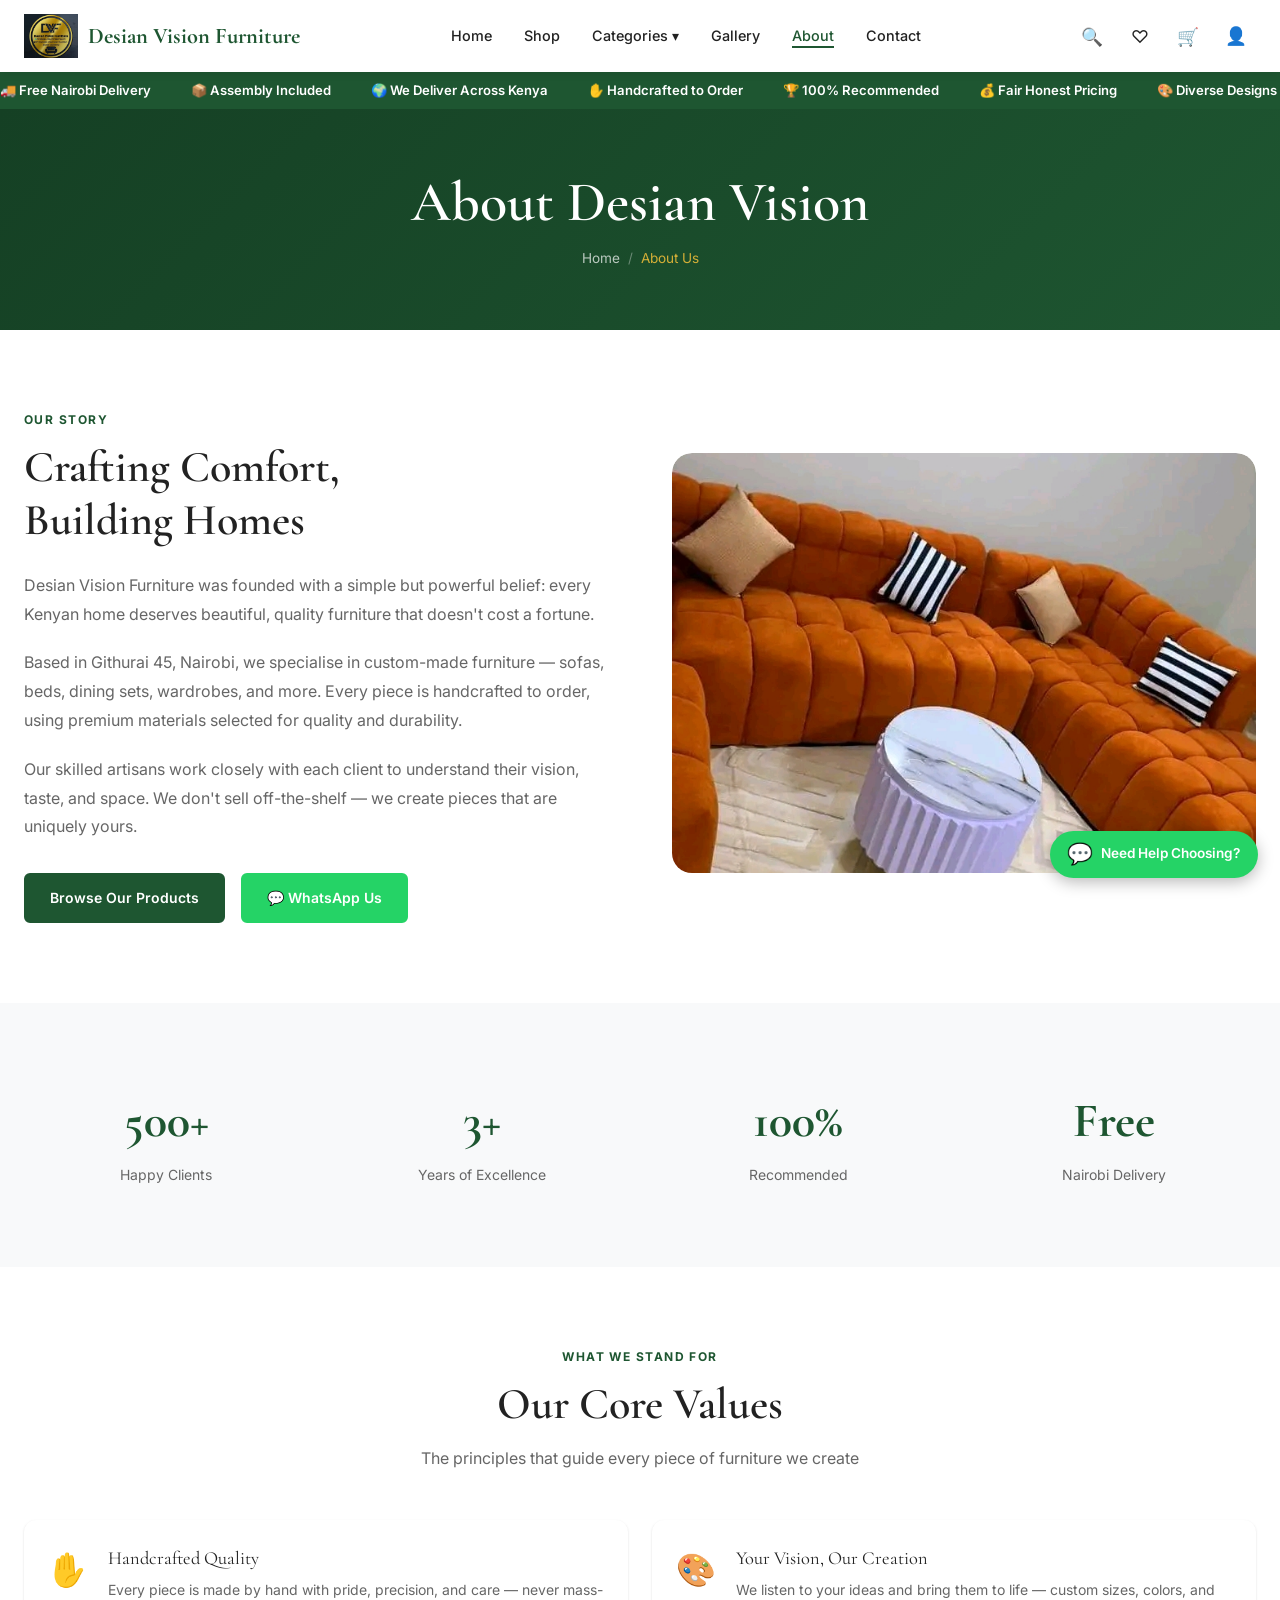
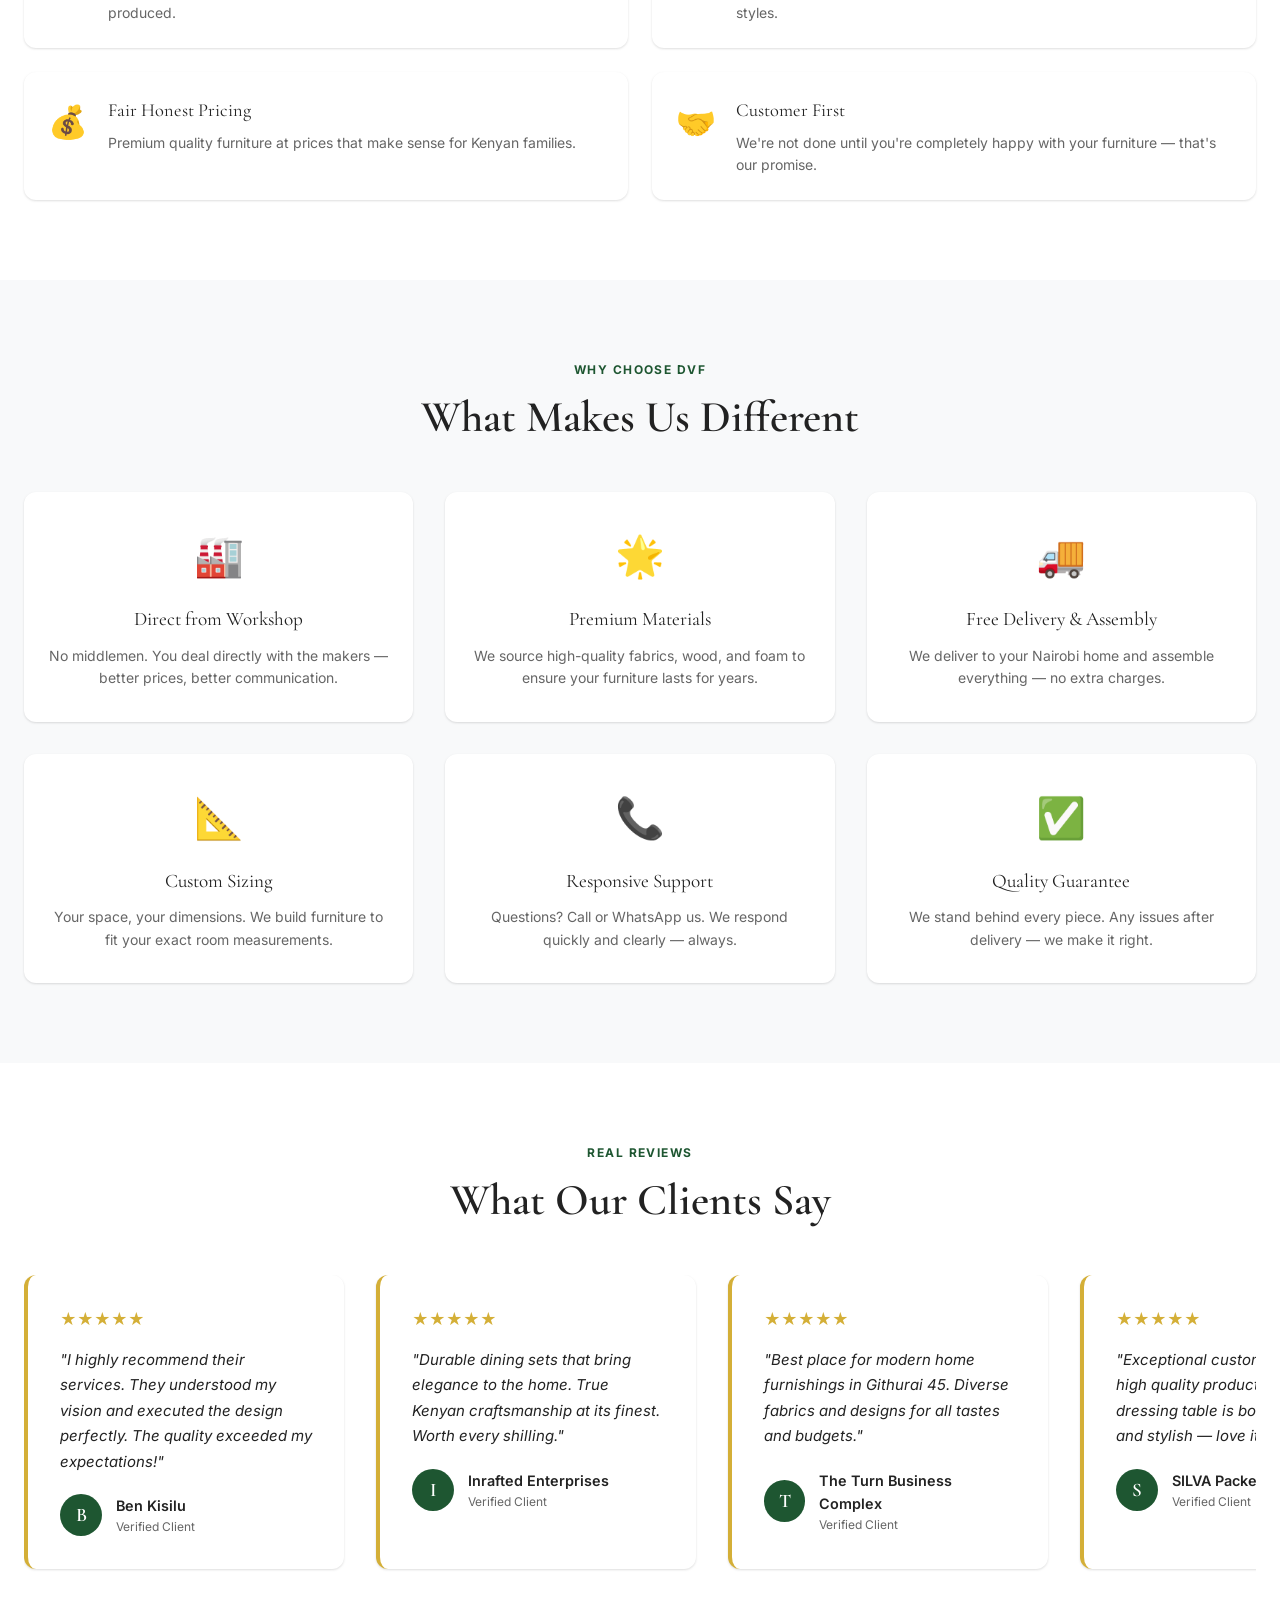
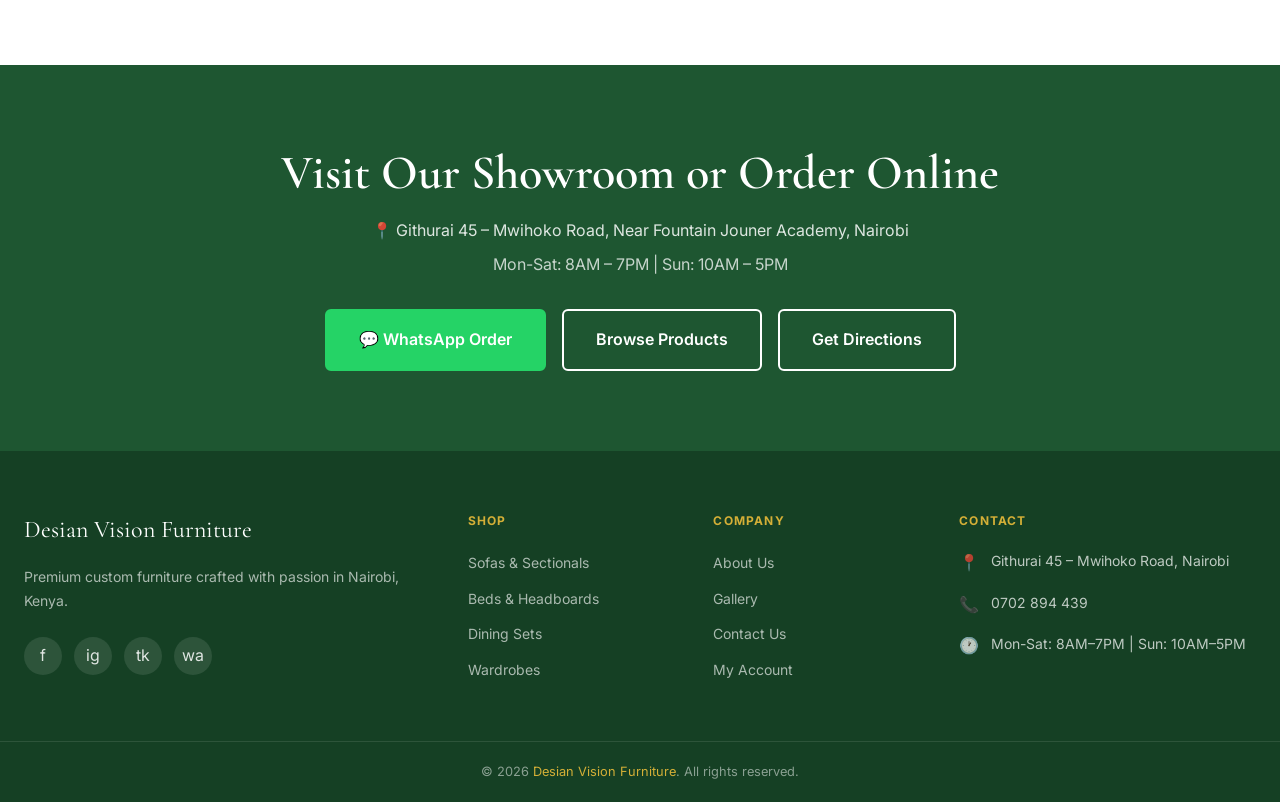
==== commit 6fa148e3: "Add cache-busting to js/data.js and js/app.js so all pages get the latest script Same root cause as " ====
--- a/about.html
+++ b/about.html
@@ -196,7 +196,7 @@
   <nav class="mob-nav-links"><a href="index.html">Home</a><a href="shop.html">Shop All</a><a href="gallery.html">Gallery</a><a href="about.html">About</a><a href="contact.html">Contact</a><a href="https://wa.me/254702894439" style="color:#25D366">💬 WhatsApp</a></nav>
 </div>
 
-<script src="js/data.js"></script>
-<script src="js/app.js"></script>
+<script src="js/data.js?v=2"></script>
+<script src="js/app.js?v=2"></script>
 </body>
 </html>
--- a/css/style.css
+++ b/css/style.css
@@ -2494,6 +2494,15 @@
   white-space: nowrap;
 }
 
+/* Sitewide top-bar variant — sits directly under the nav on every page so the
+   ticker is always visible without scrolling */
+.marquee-topbar {
+  margin-top: 0;
+  border-radius: 0;
+  padding: 0.5rem 0;
+}
+.marquee-topbar .marquee-item { font-size: 0.82rem; }
+
 @keyframes marqueeScroll {
   0% { transform: translateX(0); }
   100% { transform: translateX(-50%); }
@@ -2501,5 +2510,6 @@
 
 @media (max-width: 576px) {
   .marquee-item { font-size: 0.82rem; }
+  .marquee-topbar .marquee-item { font-size: 0.72rem; }
   .marquee-track { gap: 1.5rem; animation-duration: 20s; }
 }
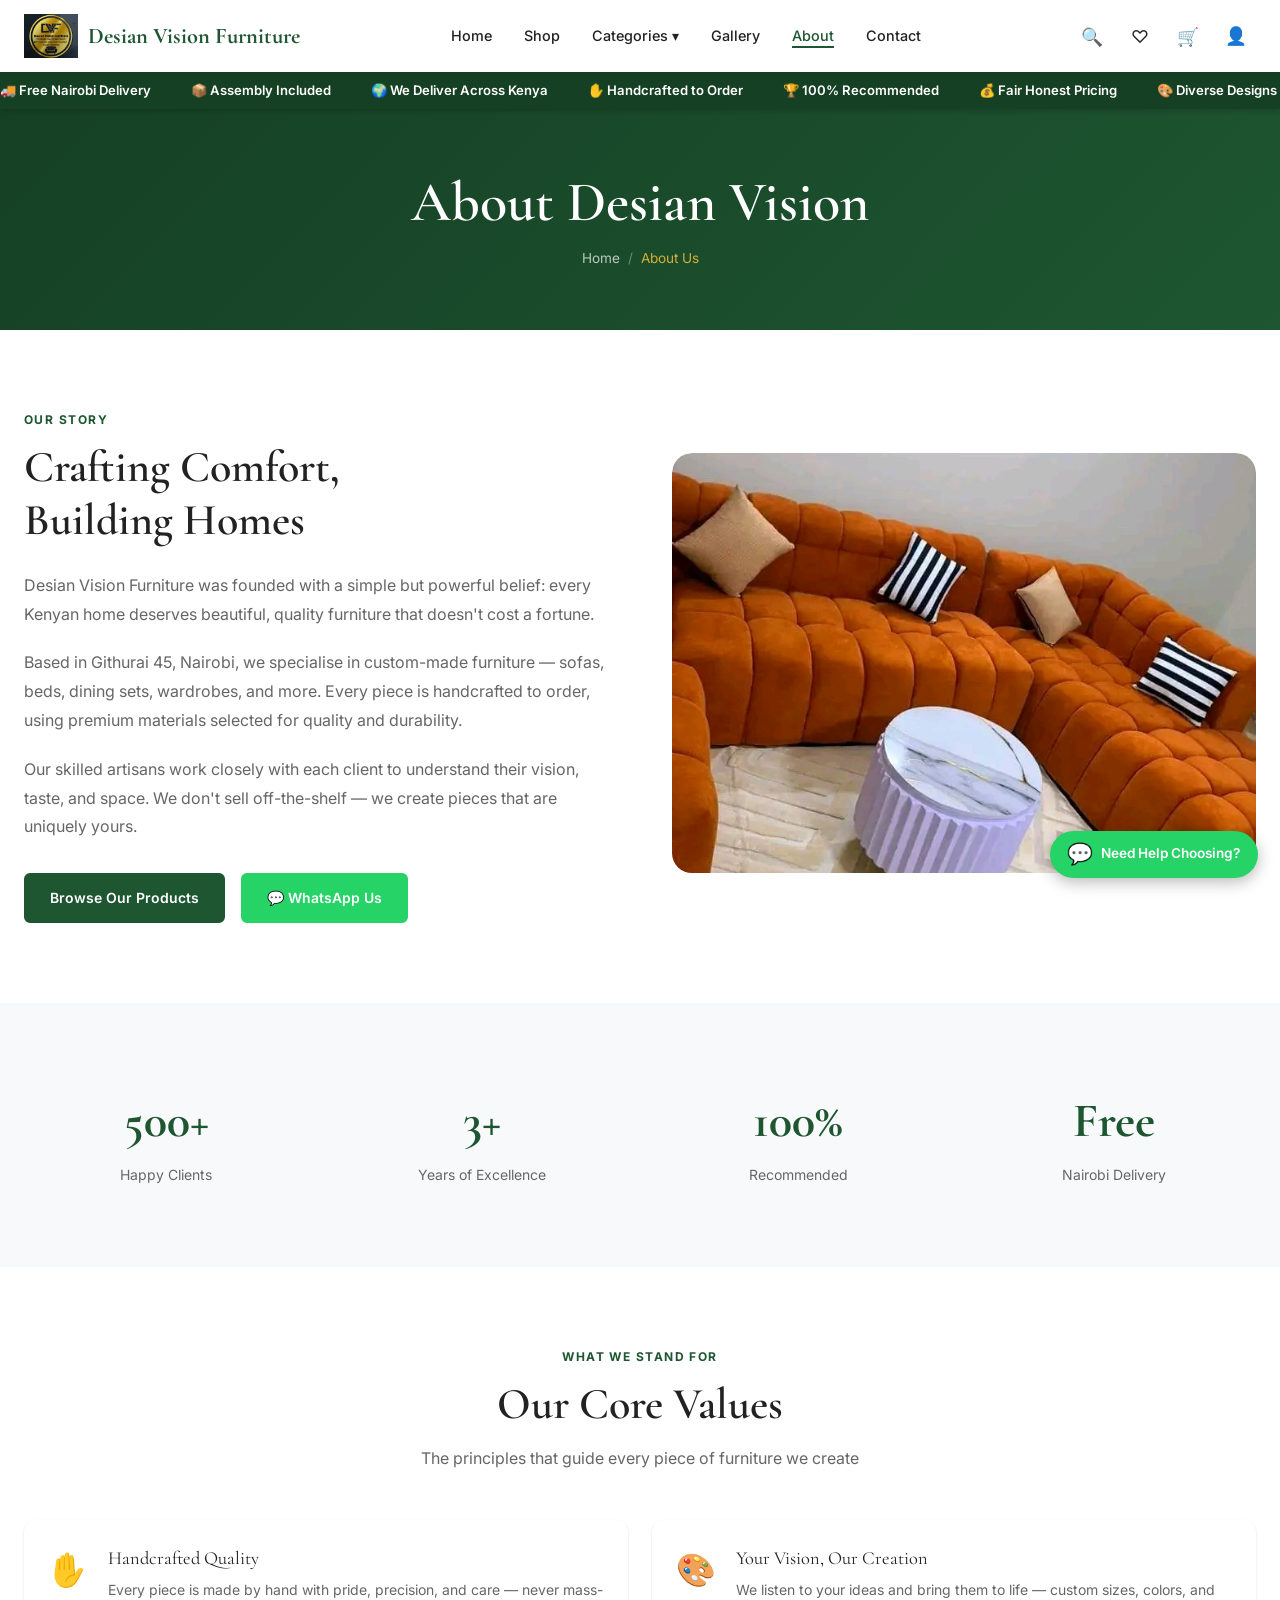
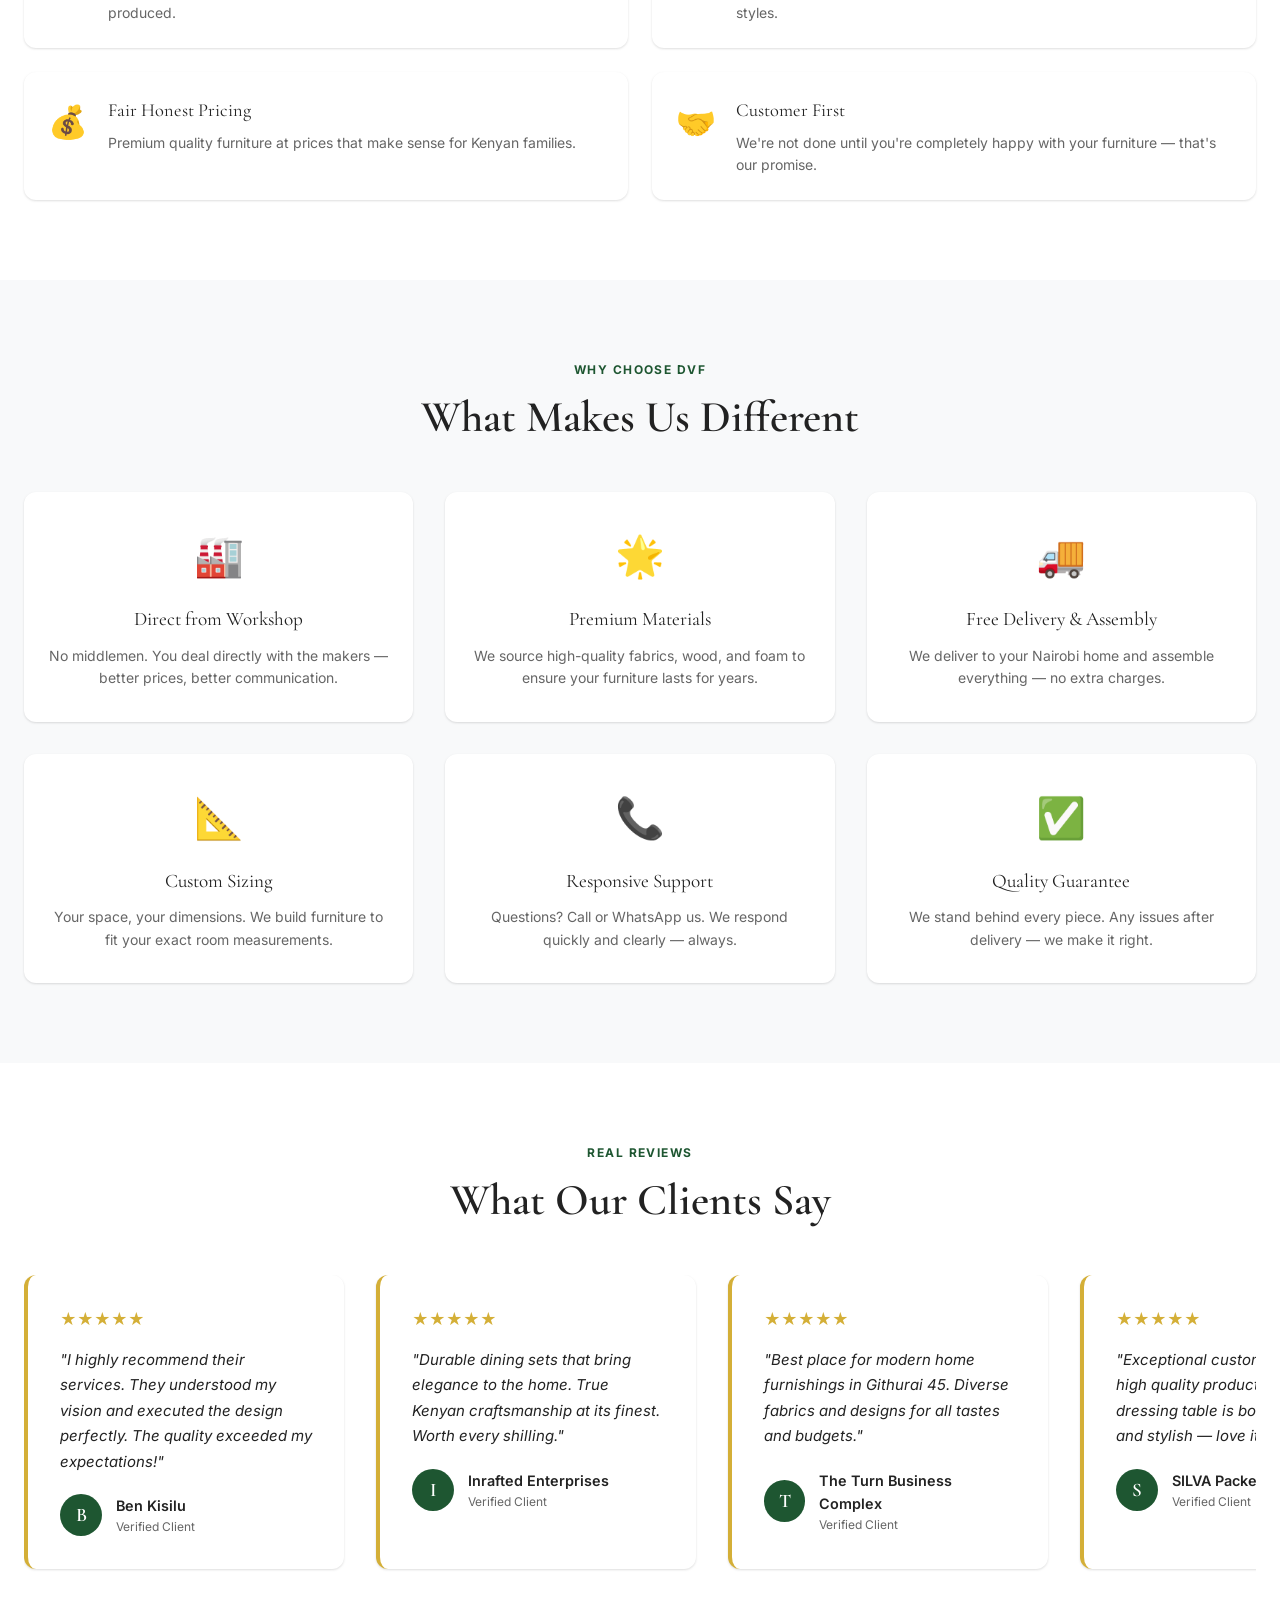
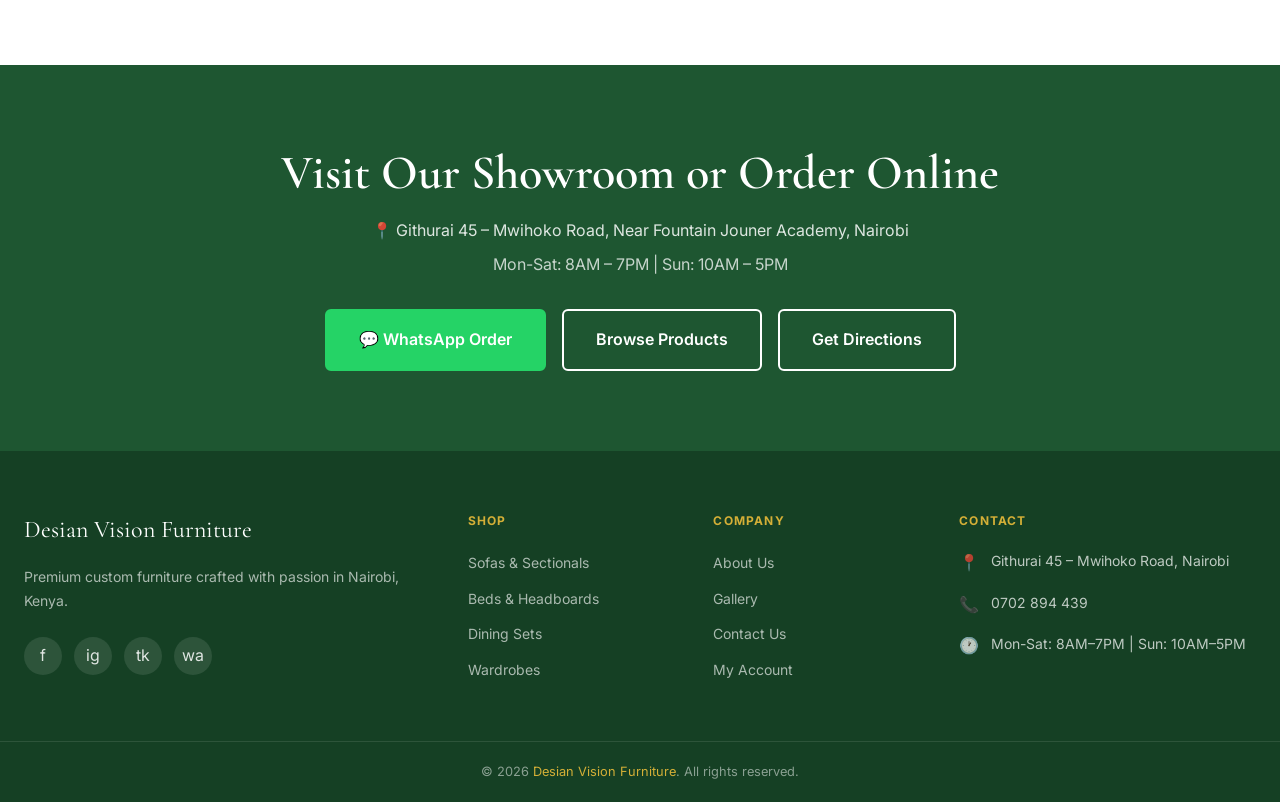
==== commit 793ee419: "Cache-bust style.css to fix stale CSS on shop page css/style.css was linked with a static ?v=3 query" ====
--- a/about.html
+++ b/about.html
@@ -5,7 +5,7 @@
   <meta name="viewport" content="width=device-width, initial-scale=1.0">
   <title>About Us – Desian Vision Furniture</title>
   <meta name="description" content="Learn about Desian Vision Furniture — premium custom furniture handcrafted in Nairobi, Kenya.">
-  <link rel="stylesheet" href="css/style.css?v=2">
+  <script>document.write('<link rel="stylesheet" href="css/style.css?t='+Date.now()+'">');</script>
 </head>
 <body>
 
@@ -196,7 +196,7 @@
   <nav class="mob-nav-links"><a href="index.html">Home</a><a href="shop.html">Shop All</a><a href="gallery.html">Gallery</a><a href="about.html">About</a><a href="contact.html">Contact</a><a href="https://wa.me/254702894439" style="color:#25D366">💬 WhatsApp</a></nav>
 </div>
 
-<script src="js/data.js?v=2"></script>
+<script>document.write('<script src="js/data.js?t='+Date.now()+'"><\/script>');</script>
 <script src="js/app.js?v=2"></script>
 </body>
 </html>
--- a/css/style.css
+++ b/css/style.css
@@ -880,6 +880,25 @@
   transition: transform 0.4s ease, brightness 0.3s ease;
 }
 
+.promo-scroll {
+  display: flex;
+  overflow-x: auto;
+  scroll-snap-type: x mandatory;
+  -webkit-overflow-scrolling: touch;
+  gap: 1rem;
+  padding-bottom: 0.5rem;
+  scrollbar-width: none;
+}
+.promo-scroll::-webkit-scrollbar { display: none; }
+.promo-scroll .promo-item {
+  flex: 0 0 200px;
+  scroll-snap-align: start;
+  margin-bottom: 0;
+}
+@media (max-width: 576px) {
+  .promo-scroll .promo-item { flex: 0 0 150px; }
+}
+
 .gallery-item:hover img {
   transform: scale(1.03);
   filter: brightness(1.05);
@@ -1433,7 +1452,7 @@
    ===================================================== */
 .shop-layout {
   display: grid;
-  grid-template-columns: 260px 1fr;
+  grid-template-columns: 260px minmax(0, 1fr);
   gap: 2.5rem;
   align-items: start;
 }
@@ -2131,7 +2150,7 @@
   .prod-gallery { position: static; }
   .cart-page-layout, .checkout-layout { grid-template-columns: 1fr; }
   .order-summary, .checkout-sidebar { position: static; }
-  .shop-layout { grid-template-columns: 1fr; }
+  .shop-layout { grid-template-columns: minmax(0, 1fr); }
   .filter-sidebar { position: static; display: none; }
   .filter-sidebar.mob-open { display: block; }
   .account-layout { grid-template-columns: 1fr; }
@@ -2500,6 +2519,10 @@
   margin-top: 0;
   border-radius: 0;
   padding: 0.5rem 0;
+  background: var(--green-dark);
+  box-shadow: 0 2px 6px rgba(0,0,0,0.2);
+  position: relative;
+  z-index: 2;
 }
 .marquee-topbar .marquee-item { font-size: 0.82rem; }
 
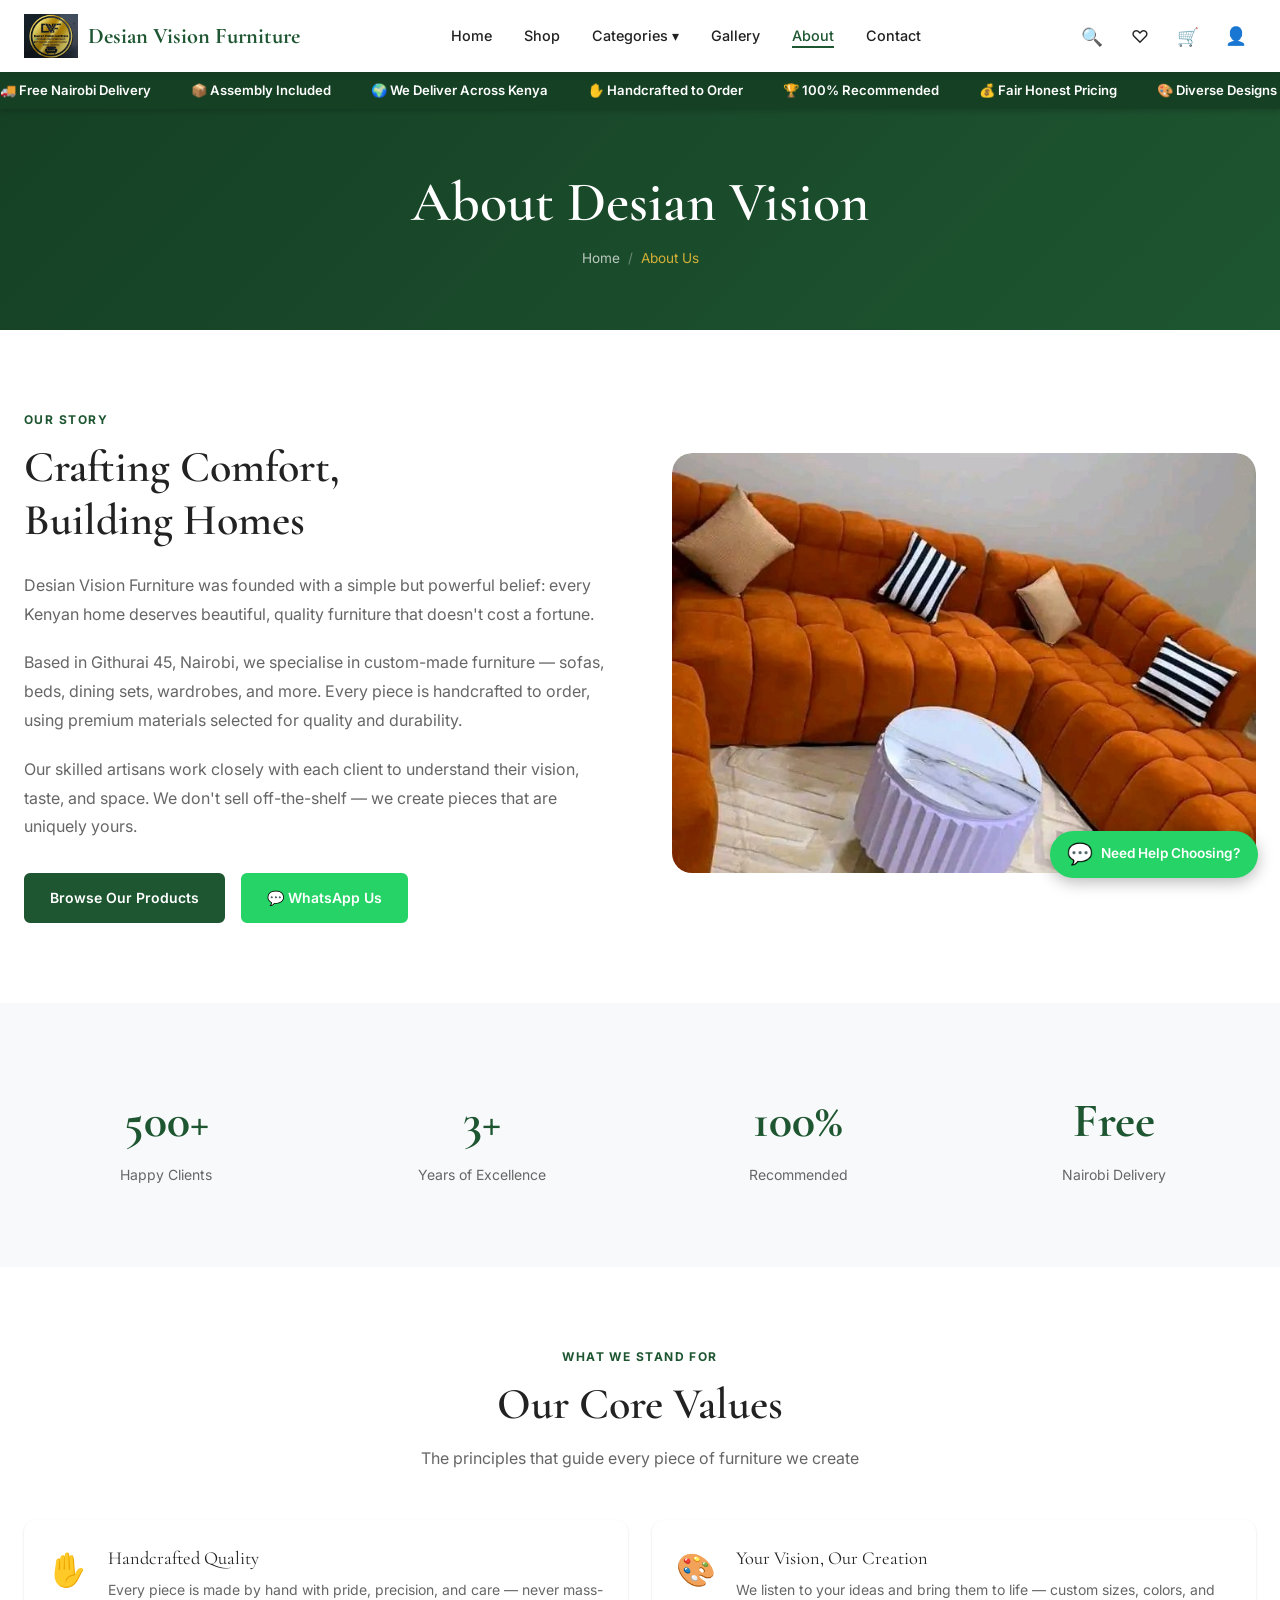
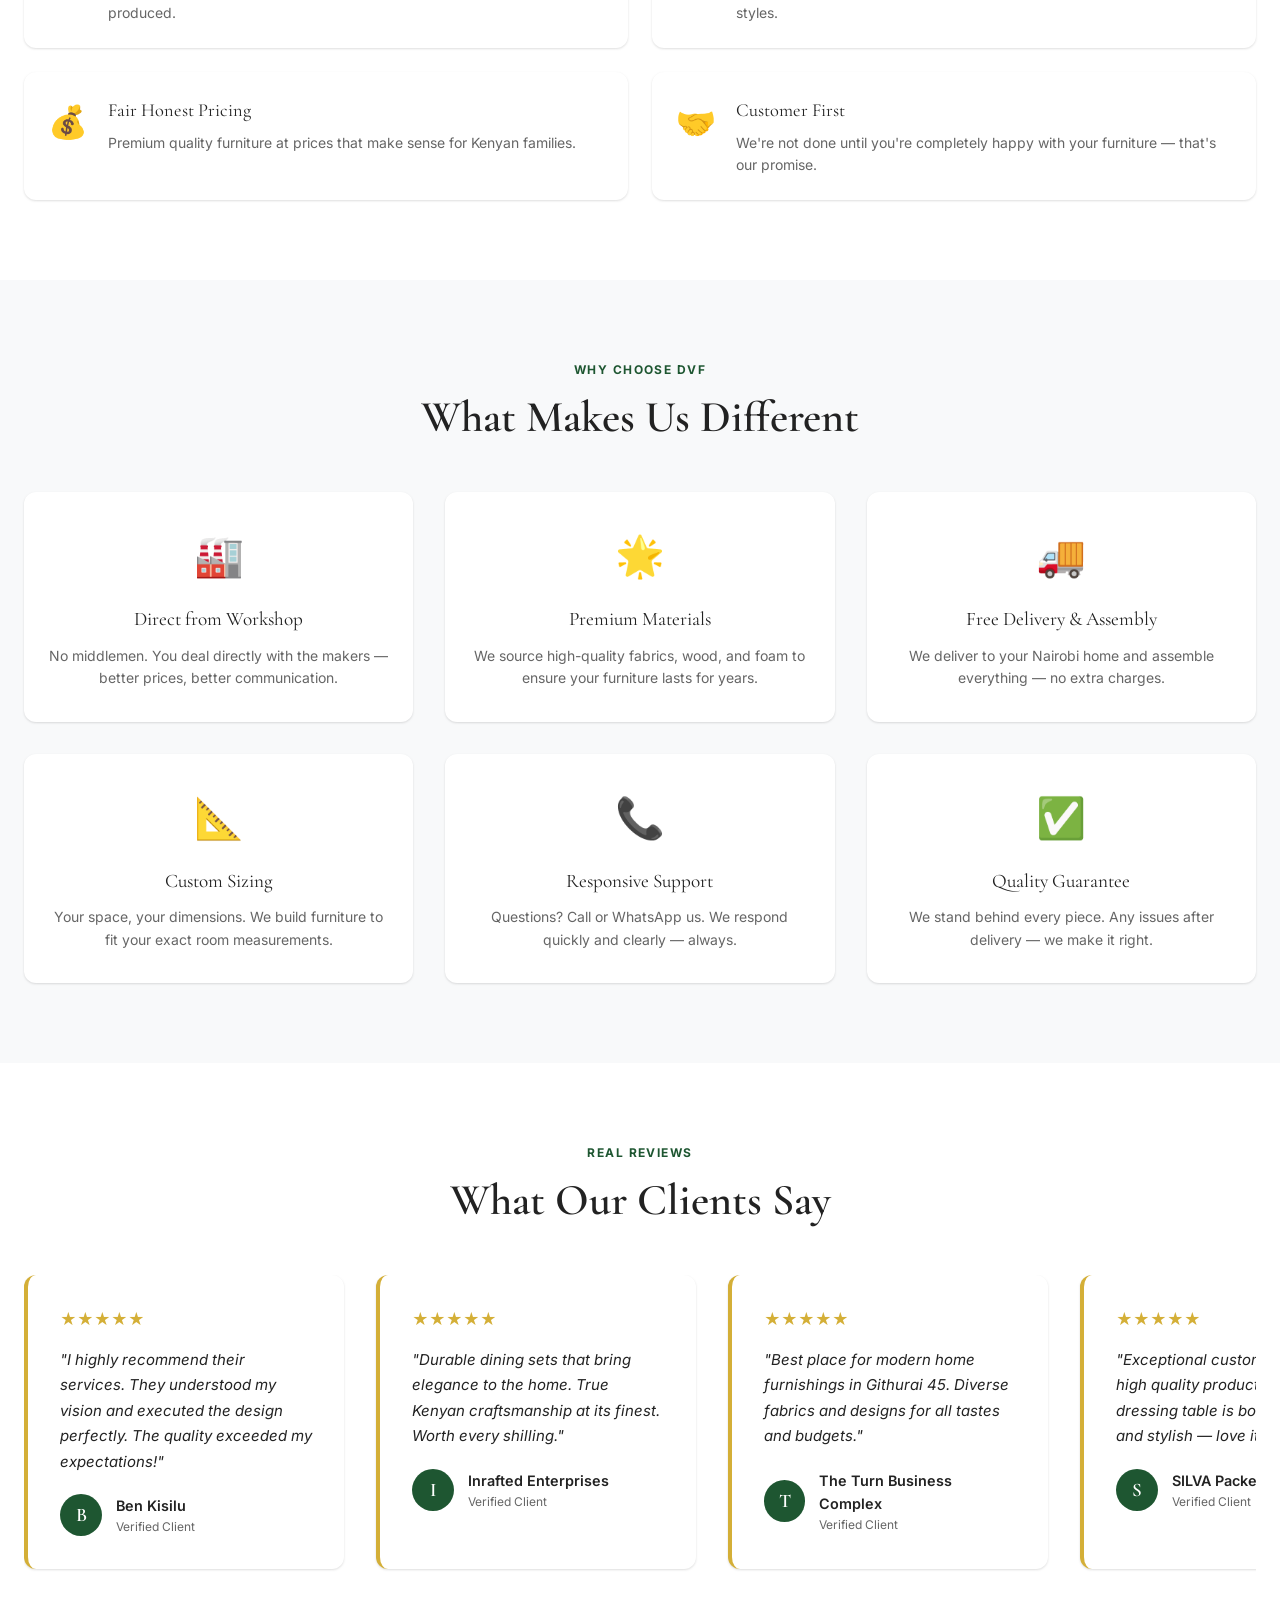
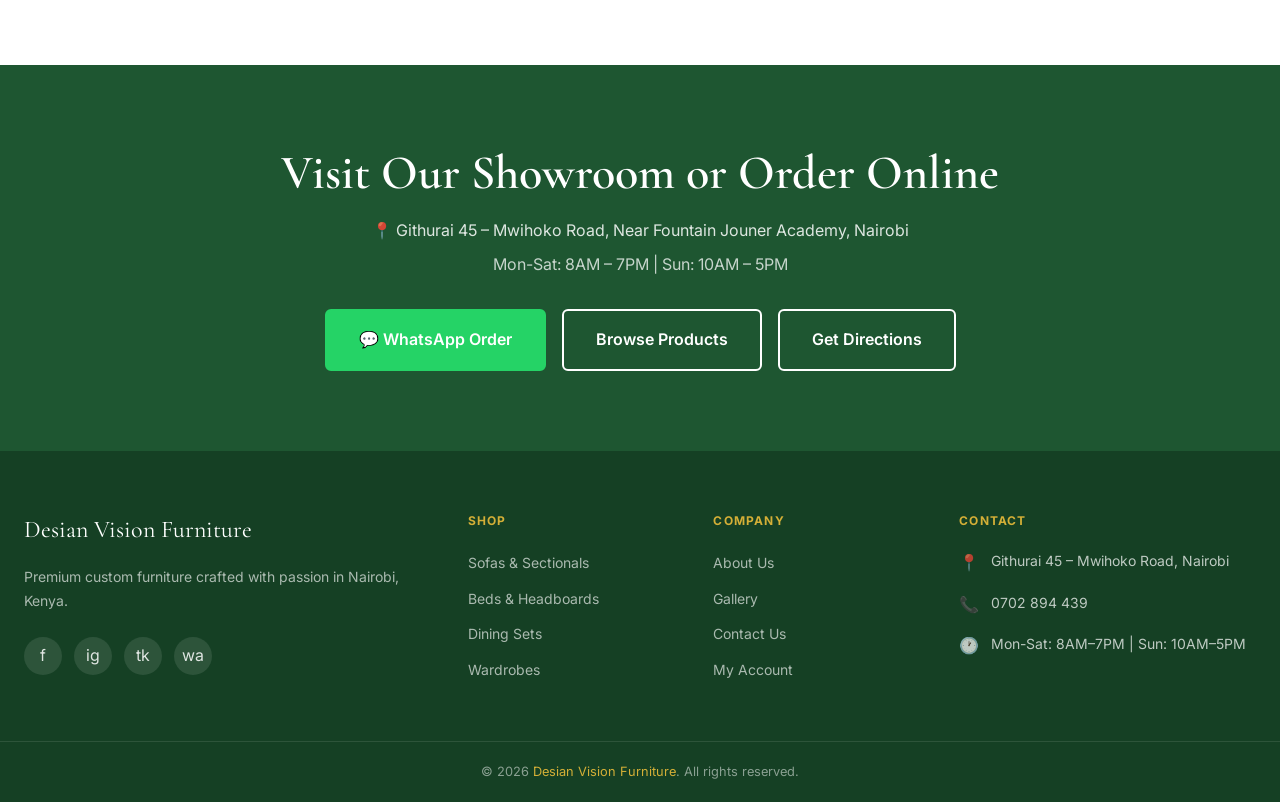
==== commit 93e33145: "Install Google Ads conversion tracking (AW-18234599579) Adds the Google Ads global tag alongside GA4" ====
--- a/about.html
+++ b/about.html
@@ -6,6 +6,15 @@
   <title>About Us – Desian Vision Furniture</title>
   <meta name="description" content="Learn about Desian Vision Furniture — premium custom furniture handcrafted in Nairobi, Kenya.">
   <script>document.write('<link rel="stylesheet" href="css/style.css?t='+Date.now()+'">');</script>
+  <!-- Google tag (gtag.js) -->
+  <script async src="https://www.googletagmanager.com/gtag/js?id=AW-18234599579"></script>
+  <script>
+    window.dataLayer = window.dataLayer || [];
+    function gtag(){dataLayer.push(arguments);}
+    gtag('js', new Date());
+    gtag('config', 'AW-18234599579');
+    gtag('config', 'G-TY7Y2Y35L8');
+  </script>
 </head>
 <body>
 
--- a/css/style.css
+++ b/css/style.css
@@ -493,6 +493,15 @@
 
 .prod-card:hover .prod-img-wrap img { transform: scale(1.07); }
 
+.prod-card-img {
+  position: absolute;
+  inset: 0;
+  opacity: 0;
+  transition: opacity 0.8s ease, transform 0.4s ease;
+}
+
+.prod-card-img.active { opacity: 1; }
+
 .prod-wish {
   position: absolute;
   top: 12px;
@@ -523,6 +532,22 @@
   font-weight: 600;
   margin-bottom: 0.4rem;
   color: var(--dark);
+  display: flex;
+  align-items: center;
+  justify-content: space-between;
+  gap: 0.5rem;
+}
+
+.prod-discount-pct {
+  flex-shrink: 0;
+  background: #E53935;
+  color: white;
+  font-family: var(--font-body);
+  font-size: 0.7rem;
+  font-weight: 800;
+  padding: 2px 8px;
+  border-radius: 20px;
+  white-space: nowrap;
 }
 
 .prod-meta {
@@ -2170,12 +2195,14 @@
   .nav-links { display: none; }
   .ham { display: flex; }
   .grid-2 { grid-template-columns: 1fr; }
-  .grid-3, .grid-4 { grid-template-columns: 1fr; }
+  .grid-3 { grid-template-columns: 1fr; }
+  .grid-4 { grid-template-columns: repeat(2, 1fr); }
+  #wishlistGrid { grid-template-columns: repeat(2, 1fr); }
   .hero { height: 80vh; }
   .hero-title { font-size: 2.25rem; }
   .trust-bar-inner { flex-wrap: wrap; justify-content: flex-start; }
   .trust-item { border-right: none; padding: 0.25rem 1rem; }
-  .shop-grid { grid-template-columns: 1fr; }
+  .shop-grid { grid-template-columns: repeat(2, 1fr); }
   .cart-sidebar { width: 100vw; }
   .form-row { grid-template-columns: 1fr; }
   .gallery-masonry, .gallery-grid { columns: 2; }
@@ -2183,15 +2210,22 @@
   .footer-grid { grid-template-columns: 1fr; gap: 2rem; }
   .cart-table-head { display: none; }
   .cart-table-row { grid-template-columns: 1fr; gap: 0.5rem; }
-  .bestseller-mini-grid { grid-template-columns: 1fr; }
+  .bestseller-mini-grid { grid-template-columns: repeat(2, 1fr); }
   .stats-grid { grid-template-columns: repeat(2, 1fr); gap: 1.5rem; }
+
+  .prod-body { padding: 0.75rem; }
+  .prod-name { font-size: 0.95rem; }
+  .prod-price { font-size: 0.95rem; }
+  .prod-actions { flex-wrap: wrap; }
+  .prod-actions .btn-primary { flex: 1 1 100%; }
+  .prod-actions .btn-outline { flex: 1; }
 }
 
 /* =====================================================
    41. Responsive — 576px
    ===================================================== */
 @media (max-width: 576px) {
-  .grid-3, .grid-4 { grid-template-columns: 1fr; }
+  .grid-3 { grid-template-columns: 1fr; }
   .hero-title { font-size: 1.85rem; }
   .hero-btns { flex-direction: column; }
   .gallery-masonry, .gallery-grid { columns: 1; }
@@ -2245,8 +2279,8 @@
   }
   .related-scroll::-webkit-scrollbar { display: none; }
   .related-scroll .prod-card {
-    min-width: 220px;
-    flex-shrink: 0;
+    flex: 0 0 220px;
+    width: 220px;
     scroll-snap-align: start;
   }
 }
